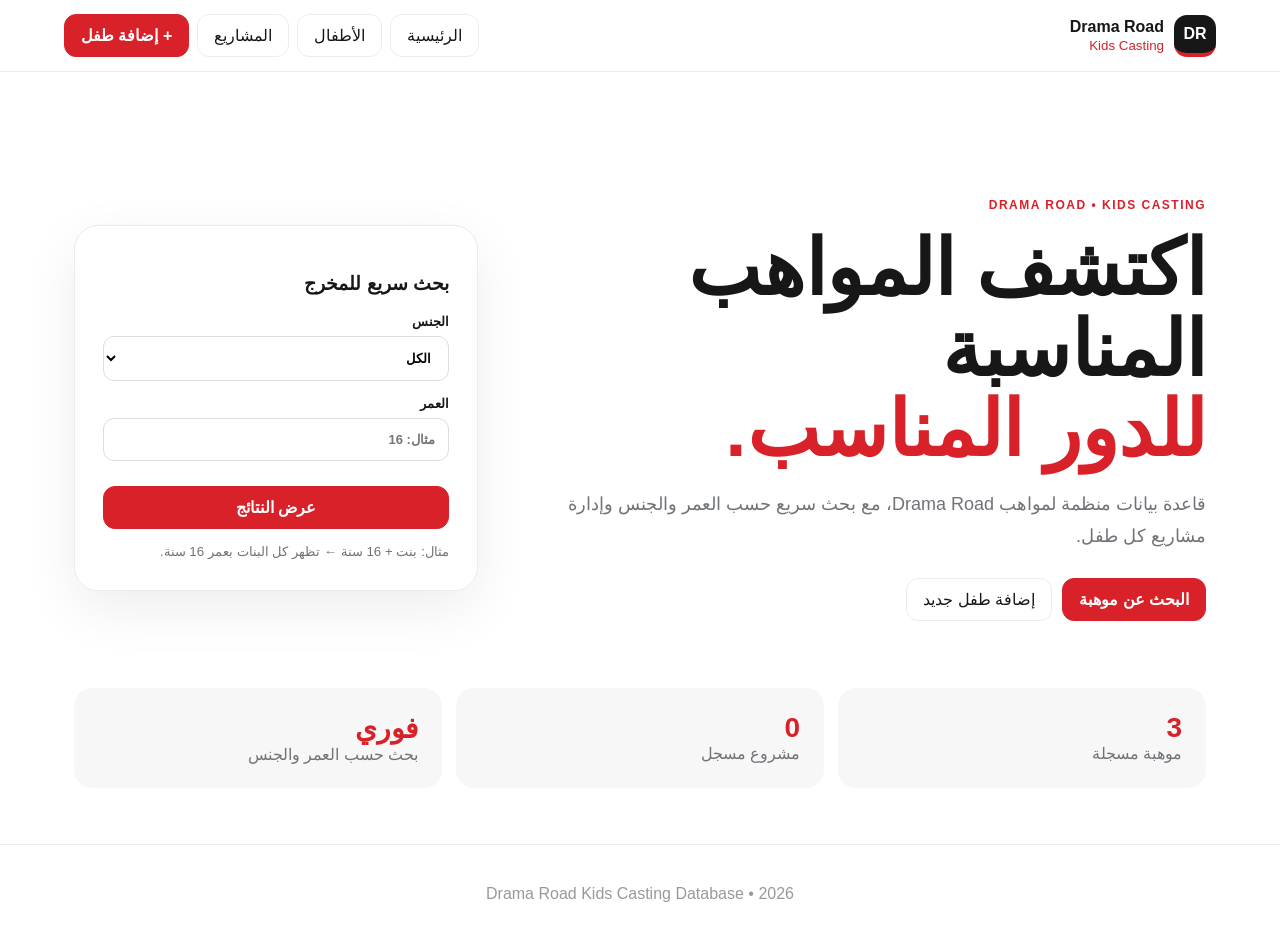
==== index.html @ 75057593 "Add files via upload" ====
<!doctype html><html lang='ar' dir='rtl'><head><meta charset='utf-8'><meta name='viewport' content='width=device-width,initial-scale=1'><title>Drama Road Kids</title><link rel='stylesheet' href='style.css'></head><body>
<header><div class='brand'><div class='mark'>DR</div><div><b>Drama Road</b><small>Kids Casting</small></div></div><nav><button data-view='home'>الرئيسية</button><button data-view='kids'>الأطفال</button><button data-view='projects'>المشاريع</button><button class='primary' data-view='add'>+ إضافة طفل</button></nav></header>
<main>
<section id='home' class='view active'><div class='hero'><div><span class='eyebrow'>DRAMA ROAD • KIDS CASTING</span><h1>اكتشف المواهب المناسبة<br><em>للدور المناسب.</em></h1><p>قاعدة بيانات منظمة لمواهب Drama Road، مع بحث سريع حسب العمر والجنس وإدارة مشاريع كل طفل.</p><div class='actions'><button class='primary' data-view='kids'>البحث عن موهبة</button><button data-view='add'>إضافة طفل جديد</button></div></div><div class='search-card'><h3>بحث سريع للمخرج</h3><label>الجنس<select id='quickGender'><option value=''>الكل</option><option value='أنثى'>بنت</option><option value='ذكر'>ولد</option></select></label><label>العمر<input id='quickAge' type='number' min='1' max='25' placeholder='مثال: 16'></label><button class='primary' id='quickSearch'>عرض النتائج</button><small>مثال: بنت + 16 سنة ← تظهر كل البنات بعمر 16 سنة.</small></div></div><div class='stats'><article><b id='kidCount'>0</b><span>موهبة مسجلة</span></article><article><b id='projectCount'>0</b><span>مشروع مسجل</span></article><article><b>فوري</b><span>بحث حسب العمر والجنس</span></article></div></section>
<section id='kids' class='view'><div class='section-head'><div><span class='eyebrow'>TALENT DATABASE</span><h2>الأطفال والمواهب</h2></div><button class='primary' data-view='add'>+ إضافة طفل</button></div><div class='filters'><input id='nameFilter' placeholder='بحث بالاسم...'><select id='genderFilter'><option value=''>كل الجنسين</option><option value='أنثى'>بنات</option><option value='ذكر'>أولاد</option></select><input id='ageFilter' type='number' min='1' max='25' placeholder='العمر'><button id='clearFilters'>مسح الفلاتر</button></div><div id='resultsInfo' class='results-info'></div><div id='kidsGrid' class='grid'></div></section>
<section id='projects' class='view'><div class='section-head'><div><span class='eyebrow'>PORTFOLIO</span><h2>المشاريع</h2></div><button class='primary' id='addProjectBtn'>+ إضافة مشروع</button></div><div id='projectsGrid' class='grid'></div></section>
<section id='add' class='view'><div class='form-wrap'><span class='eyebrow'>NEW TALENT</span><h2>إضافة طفل جديد</h2><p>أدخل المعلومات الأساسية ويمكن تعديلها لاحقاً.</p><form id='kidForm'><div class='two'><label>الاسم الكامل<input name='name' required placeholder='اسم الطفل'></label><label>العمر<input name='age' required type='number' min='1' max='25'></label></div><div class='two'><label>الجنس<select name='gender' required><option value=''>اختر</option><option>أنثى</option><option>ذكر</option></select></label><label>المدينة<input name='city' placeholder='دمشق'></label></div><label>المهارات<input name='skills' placeholder='تمثيل، غناء، رقص...'></label><label>نبذة<textarea name='bio' rows='4' placeholder='ملاحظات عن الموهبة والخبرة'></textarea></label><button class='primary' type='submit'>حفظ الطفل</button></form></div></section>
</main>
<div id='modal' class='modal'><div class='modal-card'><button class='close' id='closeModal'>×</button><h3>إضافة مشروع</h3><form id='projectForm'><label>اسم المشروع<input name='title' required></label><label>نوع المشروع<input name='type' placeholder='مسلسل / فيلم / إعلان'></label><label>اسم الطفل<select name='kid' id='projectKid' required></select></label><label>الدور<input name='role' placeholder='اسم الشخصية / الدور'></label><button class='primary' type='submit'>حفظ المشروع</button></form></div></div>
<footer>Drama Road Kids Casting Database • <span id='year'></span></footer><script src='app.js'></script></body></html>
---- style.css ----
:root{--red:#d82128;--dark:#171717;--muted:#6f7378;--line:#ececec;--soft:#f7f7f7}*{box-sizing:border-box}body{margin:0;font-family:-apple-system,BlinkMacSystemFont,"Segoe UI",Tahoma,Arial,sans-serif;background:#fff;color:var(--dark)}button,input,select,textarea{font:inherit}button{cursor:pointer}header{position:sticky;top:0;z-index:10;background:rgba(255,255,255,.95);border-bottom:1px solid var(--line);display:flex;align-items:center;justify-content:space-between;padding:14px max(5vw,20px);backdrop-filter:blur(12px)}.brand{display:flex;gap:10px;align-items:center}.brand b{display:block}.brand small{color:var(--red)}.mark{width:42px;height:42px;border-radius:13px;background:var(--dark);color:#fff;display:grid;place-items:center;border-bottom:4px solid var(--red);font-weight:800}nav{display:flex;gap:8px;align-items:center}button{border:1px solid var(--line);background:#fff;padding:11px 16px;border-radius:12px;color:var(--dark)}button:hover{border-color:#ccc}.primary{background:var(--red);color:#fff;border-color:var(--red);font-weight:700}.view{display:none;max-width:1180px;margin:auto;padding:56px 24px}.view.active{display:block}.hero{display:grid;grid-template-columns:1.25fr .75fr;gap:55px;align-items:center;min-height:560px}.eyebrow{color:var(--red);font-size:12px;font-weight:800;letter-spacing:1.5px}.hero h1{font-size:clamp(42px,6vw,78px);line-height:1.05;margin:15px 0}.hero h1 em{font-style:normal;color:var(--red)}.hero p,.form-wrap p{color:var(--muted);font-size:18px;line-height:1.8;max-width:700px}.actions{display:flex;gap:10px;margin-top:25px}.search-card,.form-wrap{border:1px solid var(--line);border-radius:24px;padding:28px;box-shadow:0 18px 55px rgba(0,0,0,.07);background:#fff}.search-card label,.form-wrap label,.modal-card label{display:block;font-size:13px;font-weight:700;margin:15px 0}.search-card input,.search-card select,.form-wrap input,.form-wrap select,.form-wrap textarea,.modal-card input,.modal-card select{width:100%;margin-top:7px;padding:13px;border:1px solid #ddd;border-radius:11px;background:#fff}.search-card .primary{width:100%;margin-top:10px}.search-card small{display:block;color:var(--muted);margin-top:12px;line-height:1.6}.stats{display:grid;grid-template-columns:repeat(3,1fr);gap:14px}.stats article{background:var(--soft);border-radius:18px;padding:24px}.stats b{font-size:28px;display:block;color:var(--red)}.stats span{color:var(--muted)}.section-head{display:flex;justify-content:space-between;align-items:end;margin-bottom:24px}.section-head h2,.form-wrap h2{font-size:38px;margin:7px 0}.filters{display:grid;grid-template-columns:2fr 1fr 1fr auto;gap:10px;background:var(--soft);padding:14px;border-radius:16px}.filters input,.filters select{border:1px solid #ddd;border-radius:10px;padding:12px;background:#fff}.results-info{color:var(--muted);margin:18px 2px}.grid{display:grid;grid-template-columns:repeat(3,1fr);gap:16px}.card{border:1px solid var(--line);border-radius:20px;overflow:hidden;background:#fff}.avatar{height:170px;background:linear-gradient(135deg,#f7f7f7,#ededed);display:grid;place-items:center;font-size:54px;font-weight:800;color:#bbb}.card-body{padding:18px}.card h3{margin:0 0 8px}.chips{display:flex;gap:6px;flex-wrap:wrap}.chip{font-size:12px;background:#f5f5f5;padding:6px 9px;border-radius:99px}.chip.red{background:#fff0f0;color:var(--red)}.card p{color:var(--muted);line-height:1.6}.empty{grid-column:1/-1;padding:50px;text-align:center;background:var(--soft);border-radius:18px;color:var(--muted)}.form-wrap{max-width:720px;margin:auto}.two{display:grid;grid-template-columns:1fr 1fr;gap:14px}.modal{position:fixed;inset:0;background:rgba(0,0,0,.5);display:none;place-items:center;z-index:20;padding:20px}.modal.show{display:grid}.modal-card{background:#fff;border-radius:20px;padding:25px;width:min(480px,100%);position:relative}.close{position:absolute;left:15px;top:15px;border:0;font-size:25px;padding:4px 10px}footer{text-align:center;color:#999;padding:40px 20px;border-top:1px solid var(--line)}@media(max-width:760px){header{align-items:flex-start;gap:12px}.brand small{display:none}nav{overflow:auto;max-width:75vw}nav button{white-space:nowrap;padding:9px 11px;font-size:13px}.hero{grid-template-columns:1fr;gap:25px;min-height:auto}.view{padding:35px 18px}.hero h1{font-size:44px}.stats,.grid{grid-template-columns:1fr}.filters{grid-template-columns:1fr 1fr}.filters input:first-child{grid-column:1/-1}.section-head{align-items:center}.section-head h2,.form-wrap h2{font-size:30px}.two{grid-template-columns:1fr}}
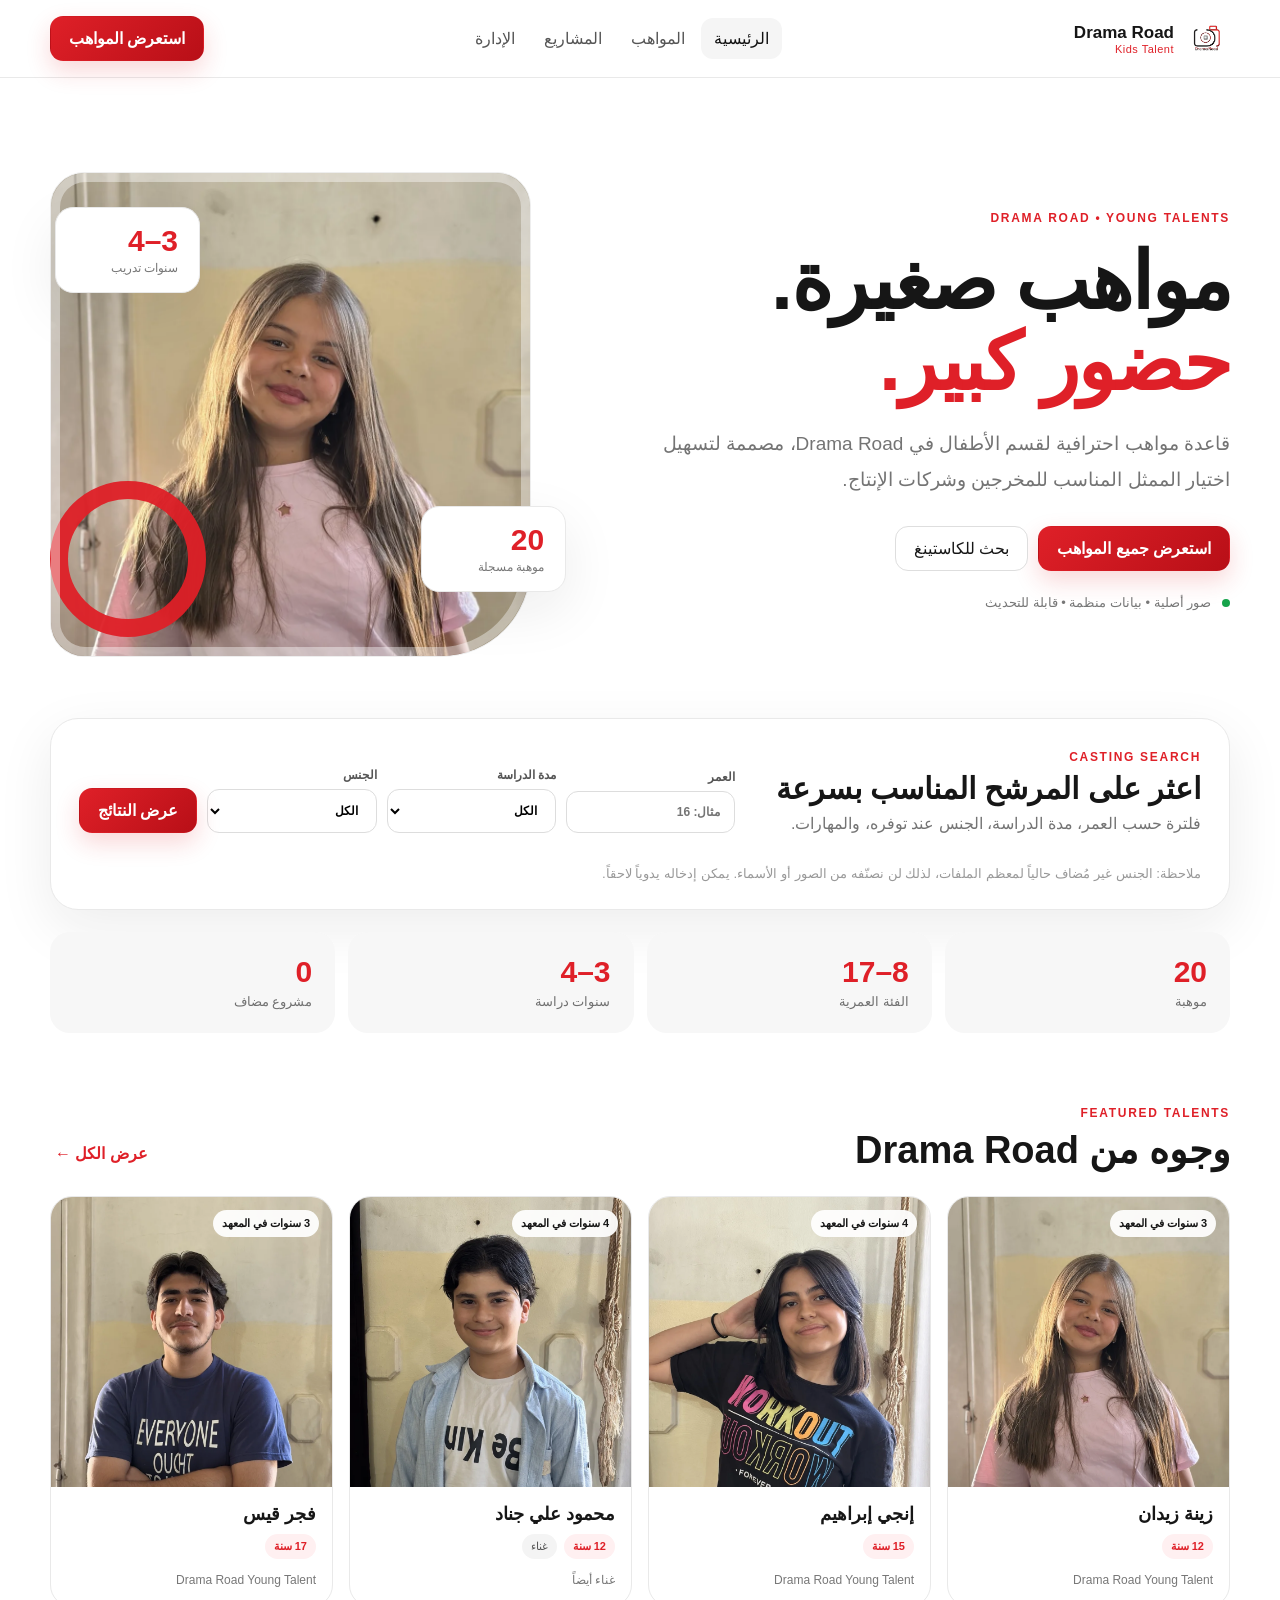
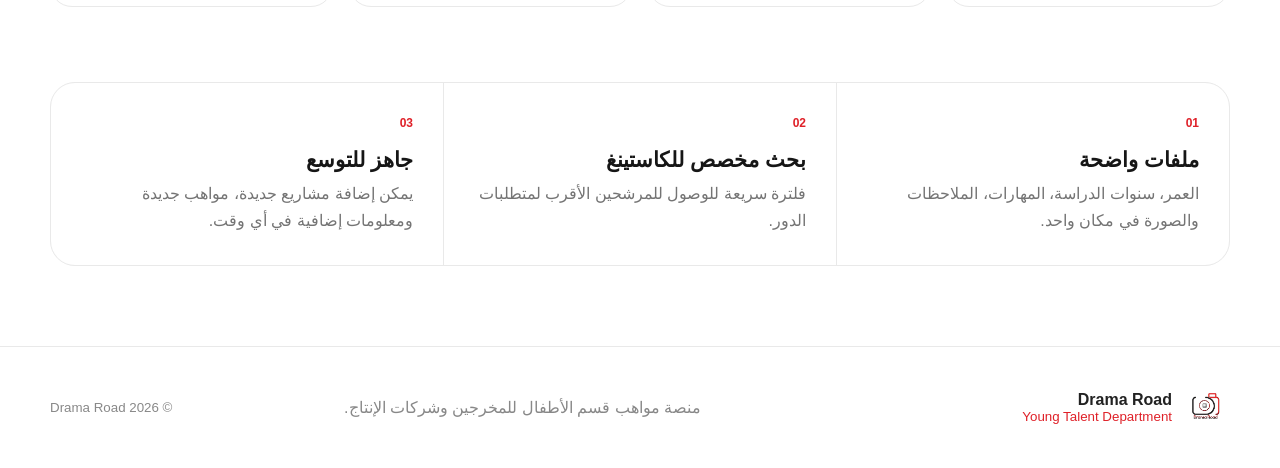
==== commit 2e9eb883: "Add files via upload" ====
--- a/index.html
+++ b/index.html
@@ -1,10 +1,130 @@
-<!doctype html><html lang='ar' dir='rtl'><head><meta charset='utf-8'><meta name='viewport' content='width=device-width,initial-scale=1'><title>Drama Road Kids</title><link rel='stylesheet' href='style.css'></head><body>
-<header><div class='brand'><div class='mark'>DR</div><div><b>Drama Road</b><small>Kids Casting</small></div></div><nav><button data-view='home'>الرئيسية</button><button data-view='kids'>الأطفال</button><button data-view='projects'>المشاريع</button><button class='primary' data-view='add'>+ إضافة طفل</button></nav></header>
+<!doctype html>
+<html lang="ar" dir="rtl">
+<head>
+  <meta charset="utf-8">
+  <meta name="viewport" content="width=device-width,initial-scale=1,viewport-fit=cover">
+  <meta name="theme-color" content="#ffffff">
+  <meta name="description" content="Drama Road Kids - قاعدة مواهب قسم الأطفال في معهد Drama Road">
+  <title>Drama Road Kids | المواهب</title>
+  <link rel="stylesheet" href="style.css">
+</head>
+<body>
+<header class="topbar">
+  <button class="brand" data-view="home" aria-label="Drama Road Home">
+    <img src="logo.webp" alt="Drama Road">
+    <span><b>Drama Road</b><small>Kids Talent</small></span>
+  </button>
+  <nav>
+    <button data-view="home" class="nav-btn active">الرئيسية</button>
+    <button data-view="talents" class="nav-btn">المواهب</button>
+    <button data-view="projects" class="nav-btn">المشاريع</button>
+    <button data-view="manage" class="nav-btn">الإدارة</button>
+  </nav>
+  <button class="primary desktop-cta" data-view="talents">استعرض المواهب</button>
+</header>
+
 <main>
-<section id='home' class='view active'><div class='hero'><div><span class='eyebrow'>DRAMA ROAD • KIDS CASTING</span><h1>اكتشف المواهب المناسبة<br><em>للدور المناسب.</em></h1><p>قاعدة بيانات منظمة لمواهب Drama Road، مع بحث سريع حسب العمر والجنس وإدارة مشاريع كل طفل.</p><div class='actions'><button class='primary' data-view='kids'>البحث عن موهبة</button><button data-view='add'>إضافة طفل جديد</button></div></div><div class='search-card'><h3>بحث سريع للمخرج</h3><label>الجنس<select id='quickGender'><option value=''>الكل</option><option value='أنثى'>بنت</option><option value='ذكر'>ولد</option></select></label><label>العمر<input id='quickAge' type='number' min='1' max='25' placeholder='مثال: 16'></label><button class='primary' id='quickSearch'>عرض النتائج</button><small>مثال: بنت + 16 سنة ← تظهر كل البنات بعمر 16 سنة.</small></div></div><div class='stats'><article><b id='kidCount'>0</b><span>موهبة مسجلة</span></article><article><b id='projectCount'>0</b><span>مشروع مسجل</span></article><article><b>فوري</b><span>بحث حسب العمر والجنس</span></article></div></section>
-<section id='kids' class='view'><div class='section-head'><div><span class='eyebrow'>TALENT DATABASE</span><h2>الأطفال والمواهب</h2></div><button class='primary' data-view='add'>+ إضافة طفل</button></div><div class='filters'><input id='nameFilter' placeholder='بحث بالاسم...'><select id='genderFilter'><option value=''>كل الجنسين</option><option value='أنثى'>بنات</option><option value='ذكر'>أولاد</option></select><input id='ageFilter' type='number' min='1' max='25' placeholder='العمر'><button id='clearFilters'>مسح الفلاتر</button></div><div id='resultsInfo' class='results-info'></div><div id='kidsGrid' class='grid'></div></section>
-<section id='projects' class='view'><div class='section-head'><div><span class='eyebrow'>PORTFOLIO</span><h2>المشاريع</h2></div><button class='primary' id='addProjectBtn'>+ إضافة مشروع</button></div><div id='projectsGrid' class='grid'></div></section>
-<section id='add' class='view'><div class='form-wrap'><span class='eyebrow'>NEW TALENT</span><h2>إضافة طفل جديد</h2><p>أدخل المعلومات الأساسية ويمكن تعديلها لاحقاً.</p><form id='kidForm'><div class='two'><label>الاسم الكامل<input name='name' required placeholder='اسم الطفل'></label><label>العمر<input name='age' required type='number' min='1' max='25'></label></div><div class='two'><label>الجنس<select name='gender' required><option value=''>اختر</option><option>أنثى</option><option>ذكر</option></select></label><label>المدينة<input name='city' placeholder='دمشق'></label></div><label>المهارات<input name='skills' placeholder='تمثيل، غناء، رقص...'></label><label>نبذة<textarea name='bio' rows='4' placeholder='ملاحظات عن الموهبة والخبرة'></textarea></label><button class='primary' type='submit'>حفظ الطفل</button></form></div></section>
+  <section id="home" class="view active">
+    <div class="hero shell">
+      <div class="hero-copy">
+        <span class="eyebrow">DRAMA ROAD • YOUNG TALENTS</span>
+        <h1>مواهب صغيرة.<br><em>حضور كبير.</em></h1>
+        <p>قاعدة مواهب احترافية لقسم الأطفال في Drama Road، مصممة لتسهيل اختيار الممثل المناسب للمخرجين وشركات الإنتاج.</p>
+        <div class="hero-actions">
+          <button class="primary" data-view="talents">استعرض جميع المواهب</button>
+          <button class="ghost" data-scroll="casting">بحث للكاستينغ</button>
+        </div>
+        <div class="trust"><i></i> صور أصلية • بيانات منظمة • قابلة للتحديث</div>
+      </div>
+      <div class="hero-visual">
+        <div class="portrait-frame"><img src="zina-zidan.webp" alt="زينة زيدان"></div>
+        <div class="float-card"><strong>20</strong><span>موهبة مسجلة</span></div>
+        <div class="float-card second"><strong>3–4</strong><span>سنوات تدريب</span></div>
+      </div>
+    </div>
+
+    <div id="casting" class="casting shell">
+      <div class="casting-intro">
+        <span class="eyebrow">CASTING SEARCH</span>
+        <h2>اعثر على المرشح المناسب بسرعة</h2>
+        <p>فلترة حسب العمر، مدة الدراسة، الجنس عند توفره، والمهارات.</p>
+      </div>
+      <div class="casting-controls">
+        <label>العمر<input id="quickAge" type="number" min="1" max="25" placeholder="مثال: 16"></label>
+        <label>مدة الدراسة<select id="quickYears"><option value="">الكل</option><option value="3">3 سنوات</option><option value="4">4 سنوات</option></select></label>
+        <label>الجنس<select id="quickGender"><option value="">الكل</option><option value="أنثى">بنت</option><option value="ذكر">ولد</option></select></label>
+        <button class="primary" id="quickSearch">عرض النتائج</button>
+      </div>
+      <small class="privacy-note">ملاحظة: الجنس غير مُضاف حالياً لمعظم الملفات، لذلك لن نصنّفه من الصور أو الأسماء. يمكن إدخاله يدوياً لاحقاً.</small>
+    </div>
+
+    <div class="stats shell">
+      <article><b id="talentCount">20</b><span>موهبة</span></article>
+      <article><b>8–17</b><span>الفئة العمرية</span></article>
+      <article><b>3–4</b><span>سنوات دراسة</span></article>
+      <article><b id="projectCount">0</b><span>مشروع مضاف</span></article>
+    </div>
+
+    <section class="home-talents shell">
+      <div class="section-heading"><div><span class="eyebrow">FEATURED TALENTS</span><h2>وجوه من Drama Road</h2></div><button class="text-btn" data-view="talents">عرض الكل ←</button></div>
+      <div id="featuredGrid" class="talent-grid"></div>
+    </section>
+
+    <section class="why shell">
+      <article><span>01</span><h3>ملفات واضحة</h3><p>العمر، سنوات الدراسة، المهارات، الملاحظات والصورة في مكان واحد.</p></article>
+      <article><span>02</span><h3>بحث مخصص للكاستينغ</h3><p>فلترة سريعة للوصول للمرشحين الأقرب لمتطلبات الدور.</p></article>
+      <article><span>03</span><h3>جاهز للتوسع</h3><p>يمكن إضافة مشاريع جديدة، مواهب جديدة ومعلومات إضافية في أي وقت.</p></article>
+    </section>
+  </section>
+
+  <section id="talents" class="view shell page-section">
+    <div class="section-heading page-head"><div><span class="eyebrow">TALENT DATABASE</span><h1>جميع المواهب</h1><p>20 موهبة من قسم الأطفال في Drama Road.</p></div><button class="primary" data-view="manage">+ إضافة موهبة</button></div>
+    <div class="filter-bar">
+      <input id="nameFilter" placeholder="بحث بالاسم...">
+      <input id="ageFilter" type="number" min="1" max="25" placeholder="العمر">
+      <select id="yearsFilter"><option value="">مدة الدراسة</option><option value="3">3 سنوات</option><option value="4">4 سنوات</option></select>
+      <select id="genderFilter"><option value="">الجنس</option><option value="أنثى">بنت</option><option value="ذكر">ولد</option></select>
+      <input id="skillFilter" placeholder="المهارة...">
+      <button id="clearFilters">مسح</button>
+    </div>
+    <div class="results-row"><span id="resultsInfo"></span><button id="sortBtn" class="text-btn">ترتيب حسب العمر ↑</button></div>
+    <div id="talentGrid" class="talent-grid"></div>
+  </section>
+
+  <section id="projects" class="view shell page-section">
+    <div class="section-heading page-head"><div><span class="eyebrow">PORTFOLIO</span><h1>الأعمال والمشاريع</h1><p>سجل أعمال المواهب والأدوار التي شاركوا بها.</p></div><button class="primary" id="openProjectForm">+ إضافة مشروع</button></div>
+    <div id="projectsGrid" class="project-grid"></div>
+  </section>
+
+  <section id="manage" class="view shell page-section">
+    <div class="section-heading page-head"><div><span class="eyebrow">MANAGEMENT</span><h1>إدارة المحتوى</h1><p>إضافة مواهب ومشاريع جديدة من نفس الجهاز.</p></div></div>
+    <div class="notice"><b>مهم:</b> النسخة الحالية تحفظ الإضافات الجديدة داخل متصفح الجهاز فقط. المعلومات الأساسية الـ20 الموجودة في الموقع ثابتة وتظهر للجميع. لنجعل الإضافات الجديدة تظهر لكل الزوار نحتاج ربط قاعدة بيانات سحابية لاحقاً.</div>
+    <div class="manage-grid">
+      <form id="talentForm" class="form-card">
+        <h2>إضافة موهبة</h2>
+        <div class="two"><label>الاسم الكامل<input name="name" required></label><label>العمر<input name="age" type="number" min="1" max="25" required></label></div>
+        <div class="two"><label>مدة الدراسة<select name="trainingYears" required><option value="">اختر</option><option value="3">3 سنوات</option><option value="4">4 سنوات</option></select></label><label>الجنس<select name="gender"><option value="">غير محدد</option><option value="أنثى">بنت</option><option value="ذكر">ولد</option></select></label></div>
+        <label>اسم ملف الصورة<input name="image" placeholder="new-talent.webp"></label>
+        <label>الطول بالسنتيمتر<input name="heightCm" type="number" min="50" max="220"></label>
+        <label>المهارات<input name="skills" placeholder="غناء، رقص، رياضة..."></label>
+        <label>ملاحظات<textarea name="notes" rows="4"></textarea></label>
+        <button class="primary" type="submit">حفظ الموهبة على هذا الجهاز</button>
+      </form>
+      <form id="projectForm" class="form-card">
+        <h2>إضافة مشروع</h2>
+        <label>اسم المشروع<input name="title" required></label>
+        <div class="two"><label>النوع<input name="type" placeholder="مسلسل / فيلم / إعلان"></label><label>السنة<input name="year" type="number" min="2000" max="2100"></label></div>
+        <label>الموهبة<select name="talentId" id="projectTalent" required></select></label>
+        <label>الدور<input name="role" placeholder="اسم الشخصية / الدور"></label>
+        <button class="primary" type="submit">حفظ المشروع</button>
+      </form>
+    </div>
+  </section>
 </main>
-<div id='modal' class='modal'><div class='modal-card'><button class='close' id='closeModal'>×</button><h3>إضافة مشروع</h3><form id='projectForm'><label>اسم المشروع<input name='title' required></label><label>نوع المشروع<input name='type' placeholder='مسلسل / فيلم / إعلان'></label><label>اسم الطفل<select name='kid' id='projectKid' required></select></label><label>الدور<input name='role' placeholder='اسم الشخصية / الدور'></label><button class='primary' type='submit'>حفظ المشروع</button></form></div></div>
-<footer>Drama Road Kids Casting Database • <span id='year'></span></footer><script src='app.js'></script></body></html>
+
+<div id="profileModal" class="modal" aria-hidden="true"><div class="profile-card"><button class="close" id="closeProfile">×</button><div id="profileContent"></div></div></div>
+
+<footer><div class="footer-inner shell"><div class="footer-brand"><img src="logo.webp" alt="Drama Road"><span><b>Drama Road</b><small>Young Talent Department</small></span></div><p>منصة مواهب قسم الأطفال للمخرجين وشركات الإنتاج.</p><small>© <span id="year"></span> Drama Road</small></div></footer>
+<script src="app.js"></script>
+</body>
+</html>
--- a/style.css
+++ b/style.css
@@ -1 +1,3 @@
-:root{--red:#d82128;--dark:#171717;--muted:#6f7378;--line:#ececec;--soft:#f7f7f7}*{box-sizing:border-box}body{margin:0;font-family:-apple-system,BlinkMacSystemFont,"Segoe UI",Tahoma,Arial,sans-serif;background:#fff;color:var(--dark)}button,input,select,textarea{font:inherit}button{cursor:pointer}header{position:sticky;top:0;z-index:10;background:rgba(255,255,255,.95);border-bottom:1px solid var(--line);display:flex;align-items:center;justify-content:space-between;padding:14px max(5vw,20px);backdrop-filter:blur(12px)}.brand{display:flex;gap:10px;align-items:center}.brand b{display:block}.brand small{color:var(--red)}.mark{width:42px;height:42px;border-radius:13px;background:var(--dark);color:#fff;display:grid;place-items:center;border-bottom:4px solid var(--red);font-weight:800}nav{display:flex;gap:8px;align-items:center}button{border:1px solid var(--line);background:#fff;padding:11px 16px;border-radius:12px;color:var(--dark)}button:hover{border-color:#ccc}.primary{background:var(--red);color:#fff;border-color:var(--red);font-weight:700}.view{display:none;max-width:1180px;margin:auto;padding:56px 24px}.view.active{display:block}.hero{display:grid;grid-template-columns:1.25fr .75fr;gap:55px;align-items:center;min-height:560px}.eyebrow{color:var(--red);font-size:12px;font-weight:800;letter-spacing:1.5px}.hero h1{font-size:clamp(42px,6vw,78px);line-height:1.05;margin:15px 0}.hero h1 em{font-style:normal;color:var(--red)}.hero p,.form-wrap p{color:var(--muted);font-size:18px;line-height:1.8;max-width:700px}.actions{display:flex;gap:10px;margin-top:25px}.search-card,.form-wrap{border:1px solid var(--line);border-radius:24px;padding:28px;box-shadow:0 18px 55px rgba(0,0,0,.07);background:#fff}.search-card label,.form-wrap label,.modal-card label{display:block;font-size:13px;font-weight:700;margin:15px 0}.search-card input,.search-card select,.form-wrap input,.form-wrap select,.form-wrap textarea,.modal-card input,.modal-card select{width:100%;margin-top:7px;padding:13px;border:1px solid #ddd;border-radius:11px;background:#fff}.search-card .primary{width:100%;margin-top:10px}.search-card small{display:block;color:var(--muted);margin-top:12px;line-height:1.6}.stats{display:grid;grid-template-columns:repeat(3,1fr);gap:14px}.stats article{background:var(--soft);border-radius:18px;padding:24px}.stats b{font-size:28px;display:block;color:var(--red)}.stats span{color:var(--muted)}.section-head{display:flex;justify-content:space-between;align-items:end;margin-bottom:24px}.section-head h2,.form-wrap h2{font-size:38px;margin:7px 0}.filters{display:grid;grid-template-columns:2fr 1fr 1fr auto;gap:10px;background:var(--soft);padding:14px;border-radius:16px}.filters input,.filters select{border:1px solid #ddd;border-radius:10px;padding:12px;background:#fff}.results-info{color:var(--muted);margin:18px 2px}.grid{display:grid;grid-template-columns:repeat(3,1fr);gap:16px}.card{border:1px solid var(--line);border-radius:20px;overflow:hidden;background:#fff}.avatar{height:170px;background:linear-gradient(135deg,#f7f7f7,#ededed);display:grid;place-items:center;font-size:54px;font-weight:800;color:#bbb}.card-body{padding:18px}.card h3{margin:0 0 8px}.chips{display:flex;gap:6px;flex-wrap:wrap}.chip{font-size:12px;background:#f5f5f5;padding:6px 9px;border-radius:99px}.chip.red{background:#fff0f0;color:var(--red)}.card p{color:var(--muted);line-height:1.6}.empty{grid-column:1/-1;padding:50px;text-align:center;background:var(--soft);border-radius:18px;color:var(--muted)}.form-wrap{max-width:720px;margin:auto}.two{display:grid;grid-template-columns:1fr 1fr;gap:14px}.modal{position:fixed;inset:0;background:rgba(0,0,0,.5);display:none;place-items:center;z-index:20;padding:20px}.modal.show{display:grid}.modal-card{background:#fff;border-radius:20px;padding:25px;width:min(480px,100%);position:relative}.close{position:absolute;left:15px;top:15px;border:0;font-size:25px;padding:4px 10px}footer{text-align:center;color:#999;padding:40px 20px;border-top:1px solid var(--line)}@media(max-width:760px){header{align-items:flex-start;gap:12px}.brand small{display:none}nav{overflow:auto;max-width:75vw}nav button{white-space:nowrap;padding:9px 11px;font-size:13px}.hero{grid-template-columns:1fr;gap:25px;min-height:auto}.view{padding:35px 18px}.hero h1{font-size:44px}.stats,.grid{grid-template-columns:1fr}.filters{grid-template-columns:1fr 1fr}.filters input:first-child{grid-column:1/-1}.section-head{align-items:center}.section-head h2,.form-wrap h2{font-size:30px}.two{grid-template-columns:1fr}}
+:root{--red:#df2028;--red2:#b80f17;--ink:#161616;--muted:#747474;--line:#e9e9e9;--soft:#f7f7f7;--white:#fff;--shadow:0 18px 55px rgba(20,20,20,.08)}*{box-sizing:border-box}html{scroll-behavior:smooth}body{margin:0;background:#fff;color:var(--ink);font-family:-apple-system,BlinkMacSystemFont,"Segoe UI",Tahoma,Arial,sans-serif}button,input,select,textarea{font:inherit}button{cursor:pointer;color:inherit}.shell{width:min(1180px,calc(100% - 40px));margin-inline:auto}.topbar{position:sticky;top:0;z-index:50;height:78px;padding:0 max(20px,calc((100vw - 1180px)/2));display:flex;align-items:center;gap:26px;background:rgba(255,255,255,.94);backdrop-filter:blur(16px);border-bottom:1px solid var(--line)}.brand{display:flex;align-items:center;gap:10px;border:0;background:none;padding:0;min-width:190px;text-align:right}.brand img{width:46px;height:46px;object-fit:contain}.brand span{display:flex;flex-direction:column}.brand b{font-size:17px}.brand small{font-size:11px;color:var(--red);letter-spacing:.5px}nav{display:flex;gap:3px;flex:1;justify-content:center}.nav-btn{border:0;background:none;padding:11px 13px;border-radius:12px;color:#555}.nav-btn.active,.nav-btn:hover{background:#f5f5f5;color:#111}.primary,.ghost,.secondary,.text-btn{border-radius:13px;padding:12px 18px;border:1px solid transparent}.primary{background:linear-gradient(135deg,var(--red),var(--red2));color:#fff;font-weight:800;box-shadow:0 10px 24px rgba(223,32,40,.18)}.primary:hover{transform:translateY(-1px)}.ghost,.secondary{background:#fff;border-color:#dedede}.text-btn{background:none;padding:8px 4px;color:var(--red);font-weight:700}.desktop-cta{white-space:nowrap}.view{display:none}.view.active{display:block}.hero{min-height:640px;display:grid;grid-template-columns:1.07fr .93fr;align-items:center;gap:70px;padding-block:70px 48px}.eyebrow{font-size:12px;color:var(--red);font-weight:900;letter-spacing:1.7px}.hero h1{font-size:clamp(48px,6.2vw,82px);line-height:1.02;margin:16px 0 22px;letter-spacing:-2px}.hero h1 em{font-style:normal;color:var(--red)}.hero-copy>p{max-width:650px;color:var(--muted);font-size:19px;line-height:1.9;margin:0}.hero-actions{display:flex;gap:10px;margin-top:28px}.trust{margin-top:24px;color:#777;font-size:13px}.trust i{display:inline-block;width:8px;height:8px;background:#16a34a;border-radius:50%;margin-left:7px}.hero-visual{position:relative;min-height:505px}.portrait-frame{position:absolute;inset:15px 35px 5px 0;border-radius:34px 34px 90px 34px;overflow:hidden;background:#f4f4f4;border:1px solid #eee}.portrait-frame:before{content:"";position:absolute;inset:0;box-shadow:inset 0 0 0 9px rgba(255,255,255,.4);z-index:1;border-radius:inherit}.portrait-frame img{width:100%;height:100%;object-fit:cover;object-position:center 25%}.hero-visual:after{content:"";position:absolute;width:120px;height:120px;border:18px solid var(--red);border-radius:50%;left:0;bottom:25px;opacity:.95}.float-card{position:absolute;right:0;bottom:70px;background:#fff;border:1px solid var(--line);box-shadow:var(--shadow);border-radius:18px;padding:16px 21px;z-index:2;min-width:145px}.float-card strong{display:block;font-size:30px;color:var(--red)}.float-card span{font-size:12px;color:#777}.float-card.second{right:auto;left:5px;top:50px;bottom:auto}.casting{border:1px solid var(--line);border-radius:28px;padding:28px;display:grid;grid-template-columns:.8fr 1.2fr;gap:28px;box-shadow:var(--shadow);background:#fff}.casting h2{margin:6px 0 8px;font-size:30px}.casting p{margin:0;color:var(--muted)}.casting-controls{display:grid;grid-template-columns:1fr 1fr 1fr auto;gap:10px;align-items:end}.casting-controls label,.form-card label{font-size:12px;font-weight:800;color:#555}.casting input,.casting select,.filter-bar input,.filter-bar select,.form-card input,.form-card select,.form-card textarea{width:100%;margin-top:7px;padding:13px 14px;border:1px solid #ddd;border-radius:12px;background:#fff;outline:none}.casting input:focus,.casting select:focus,.filter-bar input:focus,.filter-bar select:focus,.form-card input:focus,.form-card select:focus,.form-card textarea:focus{border-color:#bbb;box-shadow:0 0 0 3px #f5f5f5}.privacy-note{grid-column:1/-1;color:#999;margin-top:5px}.stats{display:grid;grid-template-columns:repeat(4,1fr);gap:13px;padding-block:22px 70px}.stats article{background:var(--soft);border-radius:20px;padding:23px}.stats b{display:block;font-size:30px;color:var(--red);margin-bottom:3px}.stats span{font-size:13px;color:#707070}.section-heading{display:flex;align-items:end;justify-content:space-between;gap:20px}.section-heading h2,.section-heading h1{margin:7px 0 0;font-size:38px}.section-heading p{color:var(--muted);margin:8px 0 0}.home-talents{padding-bottom:75px}.talent-grid{display:grid;grid-template-columns:repeat(4,1fr);gap:16px;margin-top:24px}.talent-card{border:1px solid var(--line);border-radius:22px;overflow:hidden;background:#fff;transition:.2s;cursor:pointer}.talent-card:hover{transform:translateY(-4px);box-shadow:var(--shadow)}.talent-photo{height:290px;background:#f3f3f3;overflow:hidden;position:relative}.talent-photo img{width:100%;height:100%;object-fit:cover;object-position:center 22%;transition:.3s}.talent-card:hover .talent-photo img{transform:scale(1.025)}.years-badge{position:absolute;top:13px;right:13px;background:rgba(255,255,255,.92);backdrop-filter:blur(8px);padding:7px 9px;border-radius:99px;font-size:11px;font-weight:800}.talent-body{padding:16px}.talent-body h3{font-size:18px;margin:0 0 9px}.meta{display:flex;gap:7px;flex-wrap:wrap}.chip{background:#f4f4f4;border-radius:99px;padding:6px 9px;font-size:11px;color:#555}.chip.red{background:#fff0f1;color:var(--red);font-weight:800}.talent-note{margin:12px 0 0;color:#777;font-size:12px;line-height:1.6;min-height:19px}.why{display:grid;grid-template-columns:repeat(3,1fr);gap:1px;background:var(--line);border:1px solid var(--line);border-radius:25px;overflow:hidden;margin-bottom:80px}.why article{background:#fff;padding:30px}.why article>span{color:var(--red);font-size:12px;font-weight:900}.why h3{font-size:21px;margin:17px 0 8px}.why p{color:var(--muted);line-height:1.7;margin:0}.page-section{padding-block:60px 90px;min-height:75vh}.page-head{margin-bottom:24px}.filter-bar{display:grid;grid-template-columns:1.5fr .7fr .9fr .8fr 1fr auto;gap:9px;background:var(--soft);padding:12px;border-radius:17px}.filter-bar input,.filter-bar select{margin:0}.filter-bar button{background:#fff;border:1px solid #ddd;border-radius:12px;padding:10px 15px}.results-row{display:flex;align-items:center;justify-content:space-between;margin:18px 2px;color:#777}.project-grid{display:grid;grid-template-columns:repeat(3,1fr);gap:15px;margin-top:25px}.project-card{border:1px solid var(--line);border-radius:20px;padding:22px}.project-card h3{margin:7px 0}.project-card p{color:var(--muted)}.empty{grid-column:1/-1;padding:65px 25px;background:var(--soft);border-radius:22px;text-align:center;color:#888}.notice{background:#fff8e7;border:1px solid #f3dfac;border-radius:16px;padding:18px;line-height:1.7;margin-bottom:22px;color:#6d5a29}.manage-grid{display:grid;grid-template-columns:1fr 1fr;gap:18px}.form-card{border:1px solid var(--line);border-radius:24px;padding:26px;background:#fff;box-shadow:var(--shadow)}.form-card h2{margin-top:0}.form-card label{display:block;margin:13px 0}.two{display:grid;grid-template-columns:1fr 1fr;gap:12px}.modal{position:fixed;inset:0;background:rgba(0,0,0,.58);display:none;place-items:center;padding:20px;z-index:100}.modal.show{display:grid}.profile-card{position:relative;width:min(900px,100%);max-height:92vh;overflow:auto;background:#fff;border-radius:30px;padding:0}.close{position:absolute;left:18px;top:18px;width:42px;height:42px;border-radius:50%;border:1px solid #ddd;background:rgba(255,255,255,.9);font-size:25px;z-index:3}.profile-wrap{display:grid;grid-template-columns:.8fr 1.2fr;min-height:520px}.profile-image{background:#f4f4f4;min-height:520px}.profile-image img{width:100%;height:100%;object-fit:cover;object-position:center 20%}.profile-info{padding:55px 45px}.profile-info h2{font-size:42px;margin:8px 0 14px}.profile-info .meta{margin-bottom:24px}.profile-details{display:grid;grid-template-columns:1fr 1fr;gap:10px;margin:25px 0}.detail{background:var(--soft);border-radius:14px;padding:15px}.detail small{display:block;color:#999;margin-bottom:4px}.detail b{font-size:15px}.profile-projects{margin-top:25px}.profile-projects h4{margin-bottom:10px}.mini-project{padding:12px 0;border-top:1px solid var(--line)}footer{border-top:1px solid var(--line);padding:35px 0;background:#fff}.footer-inner{display:grid;grid-template-columns:1fr 1fr auto;align-items:center;gap:20px;color:#888}.footer-brand{display:flex;align-items:center;gap:10px;color:#222}.footer-brand img{width:48px;height:48px;object-fit:contain}.footer-brand span{display:flex;flex-direction:column}.footer-brand small{color:var(--red)}
+@media(max-width:900px){.topbar{height:auto;min-height:70px;padding:10px 18px;gap:10px}.brand{min-width:auto}.brand span{display:none}.desktop-cta{display:none}nav{justify-content:flex-start;overflow:auto}.nav-btn{white-space:nowrap;font-size:13px;padding:9px}.hero{grid-template-columns:1fr;gap:25px;padding-top:45px}.hero-visual{min-height:440px}.hero h1{font-size:52px}.casting{grid-template-columns:1fr}.casting-controls{grid-template-columns:1fr 1fr}.casting-controls .primary{grid-column:1/-1}.stats{grid-template-columns:1fr 1fr}.talent-grid{grid-template-columns:repeat(2,1fr)}.why{grid-template-columns:1fr}.filter-bar{grid-template-columns:1fr 1fr}.filter-bar input:first-child{grid-column:1/-1}.manage-grid{grid-template-columns:1fr}.profile-wrap{grid-template-columns:1fr}.profile-image{min-height:400px;height:400px}.profile-info{padding:30px}.footer-inner{grid-template-columns:1fr;text-align:center}.footer-brand{justify-content:center}.project-grid{grid-template-columns:1fr 1fr}}
+@media(max-width:560px){.shell{width:min(100% - 28px,1180px)}.topbar{overflow:hidden}.brand img{width:40px;height:40px}.hero{padding-top:34px}.hero h1{font-size:43px;letter-spacing:-1px}.hero-copy>p{font-size:16px}.hero-actions{flex-direction:column}.hero-visual{min-height:395px}.portrait-frame{inset:10px 12px 0 0}.float-card{right:2px;bottom:35px}.float-card.second{left:0;top:22px}.hero-visual:after{width:90px;height:90px;border-width:13px}.casting{padding:20px}.casting-controls{grid-template-columns:1fr}.stats{padding-bottom:52px}.talent-grid{grid-template-columns:1fr 1fr;gap:10px}.talent-photo{height:230px}.talent-body{padding:12px}.talent-body h3{font-size:16px}.chip{font-size:10px}.section-heading h2,.section-heading h1{font-size:31px}.why{margin-bottom:55px}.page-section{padding-top:40px}.filter-bar{grid-template-columns:1fr 1fr}.project-grid{grid-template-columns:1fr}.two{grid-template-columns:1fr}.profile-info h2{font-size:32px}.profile-details{grid-template-columns:1fr 1fr}.profile-image{height:360px;min-height:360px}}
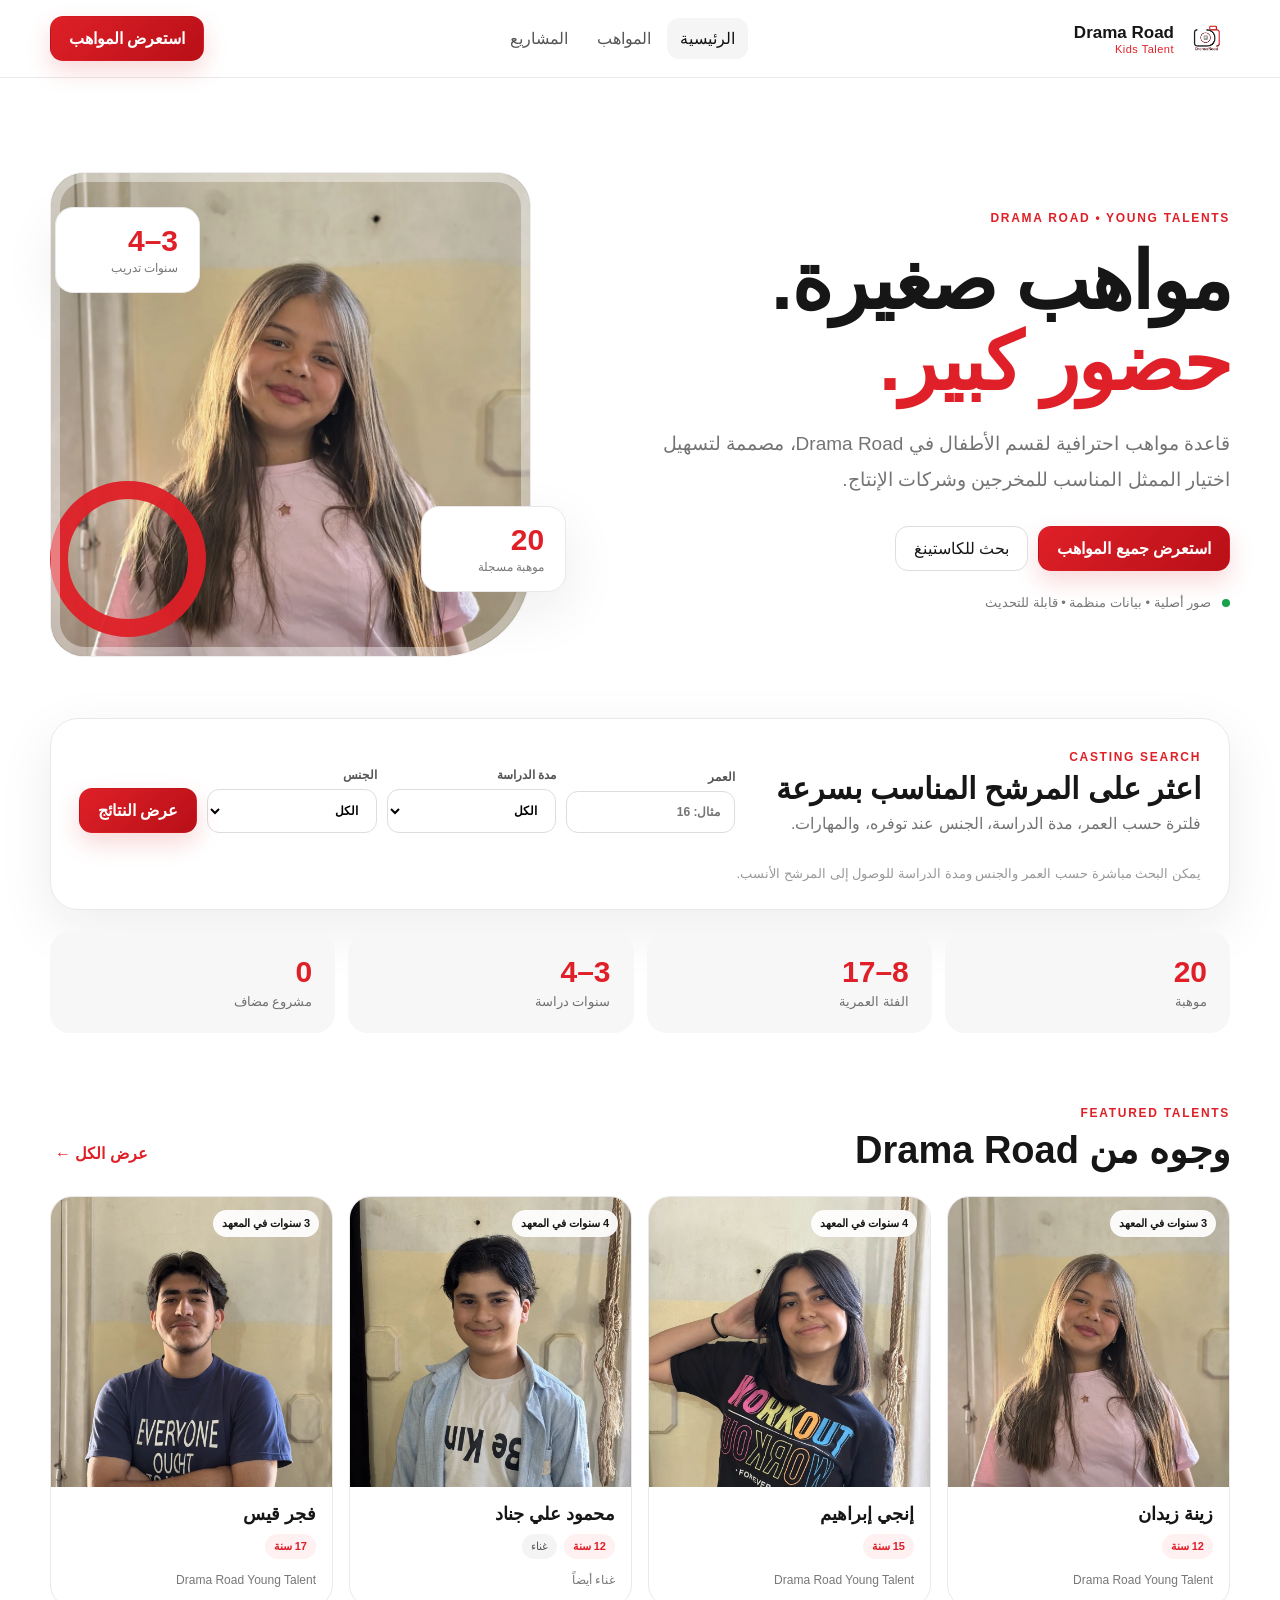
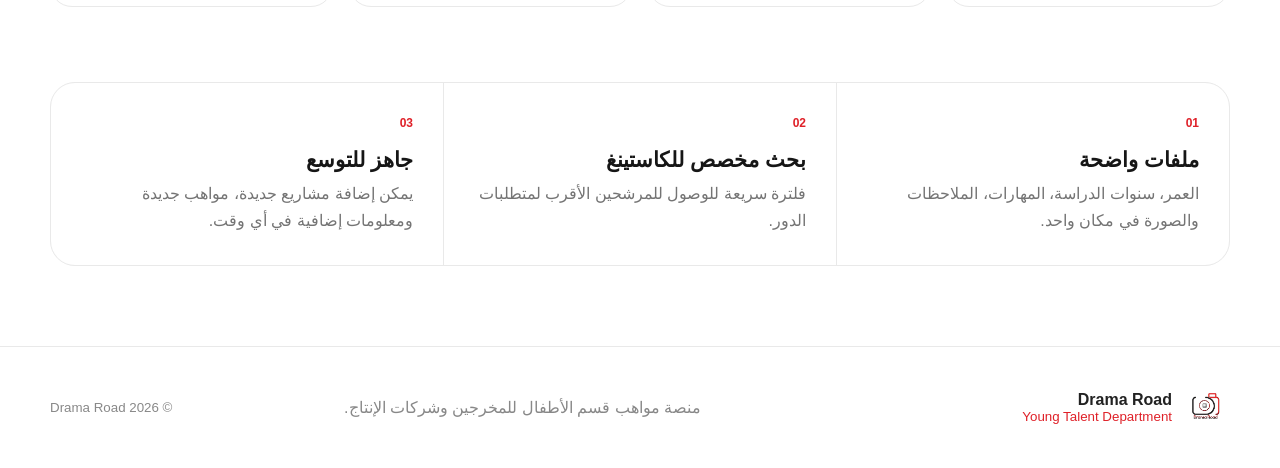
==== commit b0056410: "Add files via upload" ====
--- a/index.html
+++ b/index.html
@@ -18,7 +18,7 @@
     <button data-view="home" class="nav-btn active">الرئيسية</button>
     <button data-view="talents" class="nav-btn">المواهب</button>
     <button data-view="projects" class="nav-btn">المشاريع</button>
-    <button data-view="manage" class="nav-btn">الإدارة</button>
+    
   </nav>
   <button class="primary desktop-cta" data-view="talents">استعرض المواهب</button>
 </header>
@@ -55,7 +55,7 @@
         <label>الجنس<select id="quickGender"><option value="">الكل</option><option value="أنثى">بنت</option><option value="ذكر">ولد</option></select></label>
         <button class="primary" id="quickSearch">عرض النتائج</button>
       </div>
-      <small class="privacy-note">ملاحظة: الجنس غير مُضاف حالياً لمعظم الملفات، لذلك لن نصنّفه من الصور أو الأسماء. يمكن إدخاله يدوياً لاحقاً.</small>
+      <small class="privacy-note">يمكن البحث مباشرة حسب العمر والجنس ومدة الدراسة للوصول إلى المرشح الأنسب.</small>
     </div>
 
     <div class="stats shell">
@@ -78,7 +78,7 @@
   </section>
 
   <section id="talents" class="view shell page-section">
-    <div class="section-heading page-head"><div><span class="eyebrow">TALENT DATABASE</span><h1>جميع المواهب</h1><p>20 موهبة من قسم الأطفال في Drama Road.</p></div><button class="primary" data-view="manage">+ إضافة موهبة</button></div>
+    <div class="section-heading page-head"><div><span class="eyebrow">TALENT DATABASE</span><h1>جميع المواهب</h1><p>20 موهبة من قسم الأطفال في Drama Road.</p></div></div>
     <div class="filter-bar">
       <input id="nameFilter" placeholder="بحث بالاسم...">
       <input id="ageFilter" type="number" min="1" max="25" placeholder="العمر">
@@ -92,34 +92,11 @@
   </section>
 
   <section id="projects" class="view shell page-section">
-    <div class="section-heading page-head"><div><span class="eyebrow">PORTFOLIO</span><h1>الأعمال والمشاريع</h1><p>سجل أعمال المواهب والأدوار التي شاركوا بها.</p></div><button class="primary" id="openProjectForm">+ إضافة مشروع</button></div>
+    <div class="section-heading page-head"><div><span class="eyebrow">PORTFOLIO</span><h1>الأعمال والمشاريع</h1><p>سجل أعمال المواهب والأدوار التي شاركوا بها.</p></div></div>
     <div id="projectsGrid" class="project-grid"></div>
   </section>
 
-  <section id="manage" class="view shell page-section">
-    <div class="section-heading page-head"><div><span class="eyebrow">MANAGEMENT</span><h1>إدارة المحتوى</h1><p>إضافة مواهب ومشاريع جديدة من نفس الجهاز.</p></div></div>
-    <div class="notice"><b>مهم:</b> النسخة الحالية تحفظ الإضافات الجديدة داخل متصفح الجهاز فقط. المعلومات الأساسية الـ20 الموجودة في الموقع ثابتة وتظهر للجميع. لنجعل الإضافات الجديدة تظهر لكل الزوار نحتاج ربط قاعدة بيانات سحابية لاحقاً.</div>
-    <div class="manage-grid">
-      <form id="talentForm" class="form-card">
-        <h2>إضافة موهبة</h2>
-        <div class="two"><label>الاسم الكامل<input name="name" required></label><label>العمر<input name="age" type="number" min="1" max="25" required></label></div>
-        <div class="two"><label>مدة الدراسة<select name="trainingYears" required><option value="">اختر</option><option value="3">3 سنوات</option><option value="4">4 سنوات</option></select></label><label>الجنس<select name="gender"><option value="">غير محدد</option><option value="أنثى">بنت</option><option value="ذكر">ولد</option></select></label></div>
-        <label>اسم ملف الصورة<input name="image" placeholder="new-talent.webp"></label>
-        <label>الطول بالسنتيمتر<input name="heightCm" type="number" min="50" max="220"></label>
-        <label>المهارات<input name="skills" placeholder="غناء، رقص، رياضة..."></label>
-        <label>ملاحظات<textarea name="notes" rows="4"></textarea></label>
-        <button class="primary" type="submit">حفظ الموهبة على هذا الجهاز</button>
-      </form>
-      <form id="projectForm" class="form-card">
-        <h2>إضافة مشروع</h2>
-        <label>اسم المشروع<input name="title" required></label>
-        <div class="two"><label>النوع<input name="type" placeholder="مسلسل / فيلم / إعلان"></label><label>السنة<input name="year" type="number" min="2000" max="2100"></label></div>
-        <label>الموهبة<select name="talentId" id="projectTalent" required></select></label>
-        <label>الدور<input name="role" placeholder="اسم الشخصية / الدور"></label>
-        <button class="primary" type="submit">حفظ المشروع</button>
-      </form>
-    </div>
-  </section>
+
 </main>
 
 <div id="profileModal" class="modal" aria-hidden="true"><div class="profile-card"><button class="close" id="closeProfile">×</button><div id="profileContent"></div></div></div>
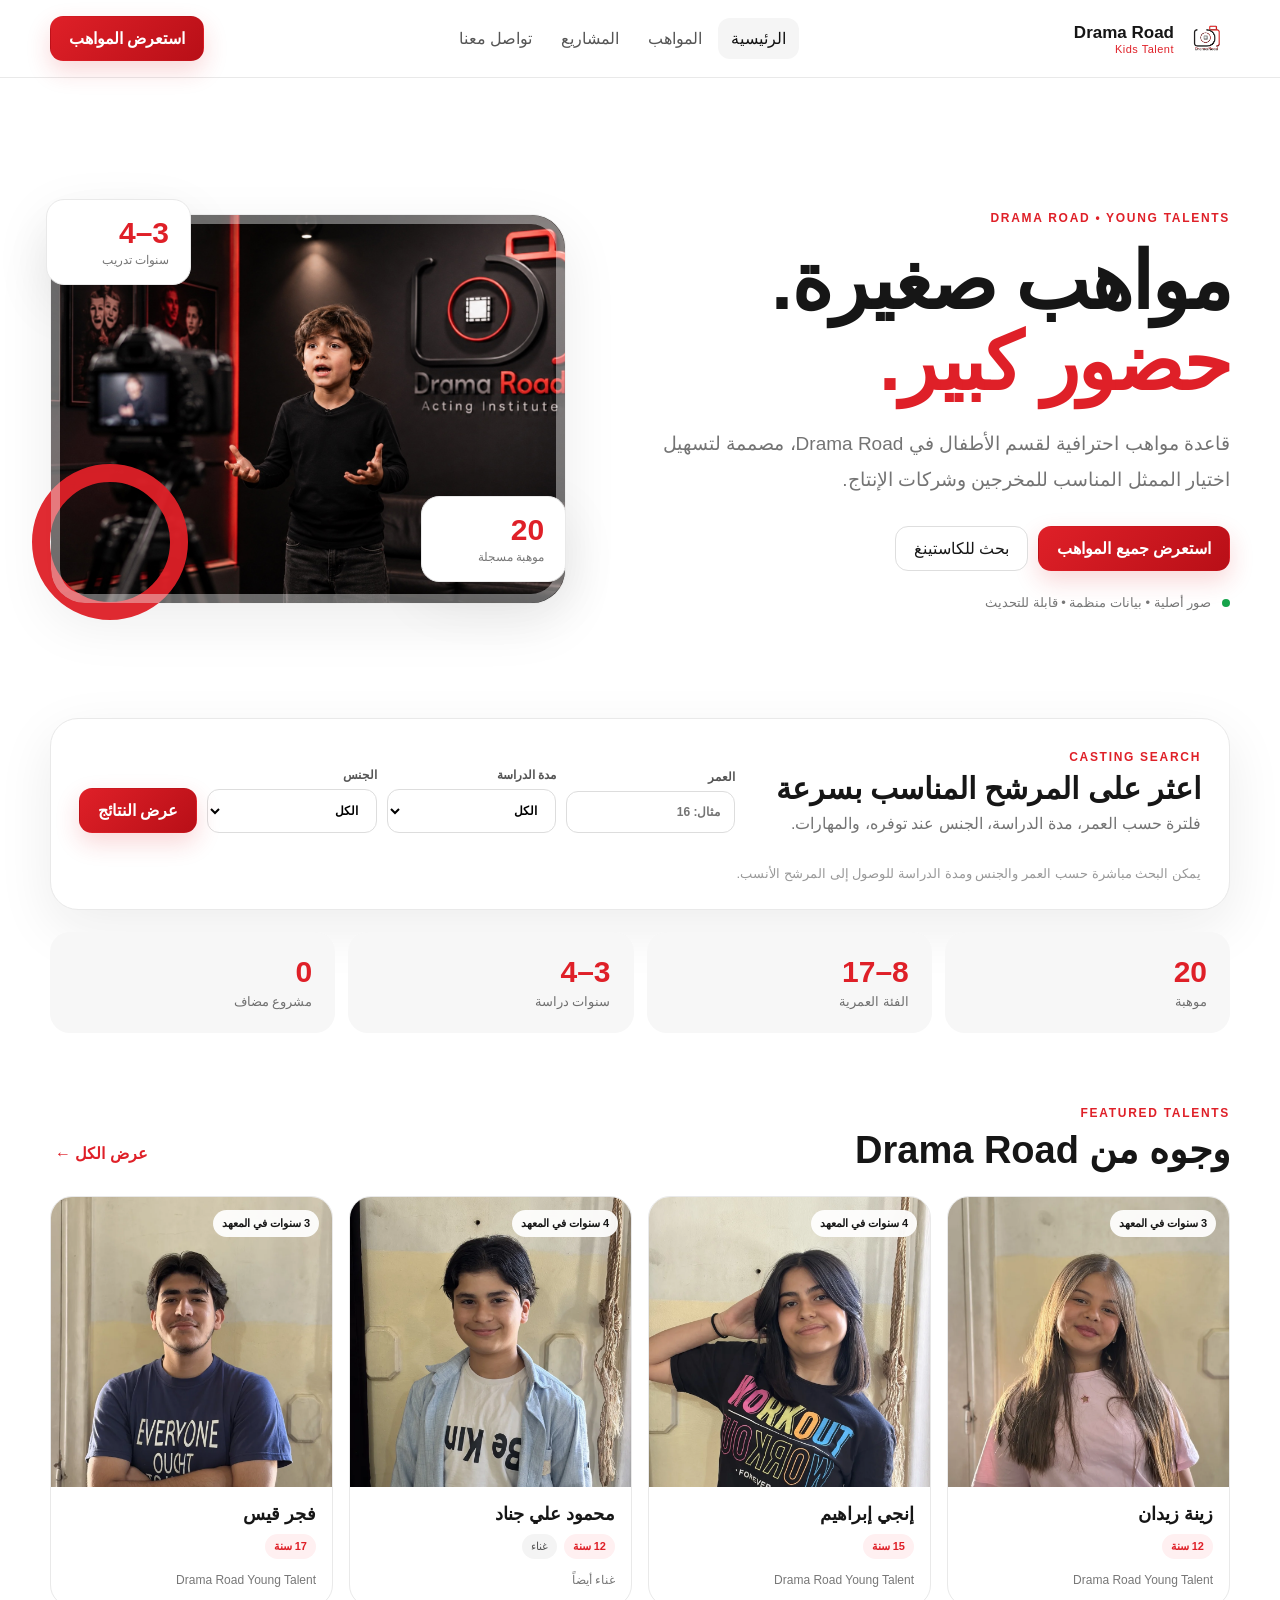
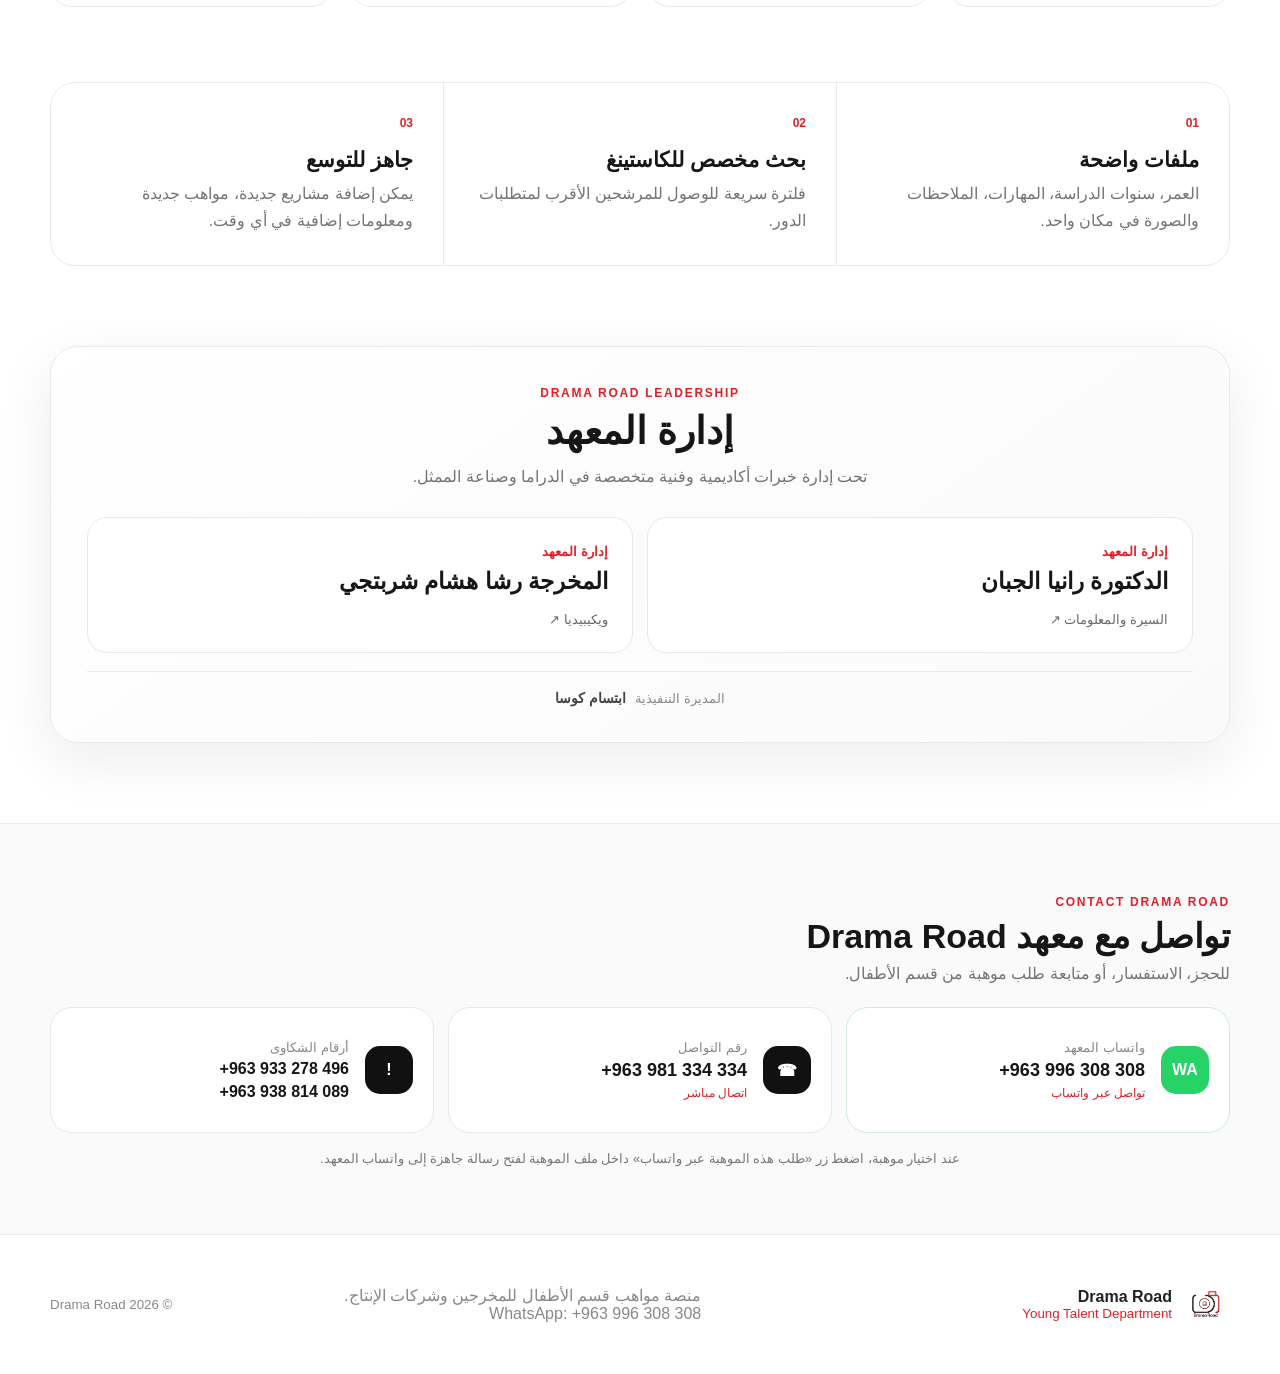
==== commit 080c8cee: "Add files via upload" ====
--- a/index.html
+++ b/index.html
@@ -18,7 +18,7 @@
     <button data-view="home" class="nav-btn active">الرئيسية</button>
     <button data-view="talents" class="nav-btn">المواهب</button>
     <button data-view="projects" class="nav-btn">المشاريع</button>
-    
+    <button data-scroll="contact" class="nav-btn">تواصل معنا</button>
   </nav>
   <button class="primary desktop-cta" data-view="talents">استعرض المواهب</button>
 </header>
@@ -37,7 +37,7 @@
         <div class="trust"><i></i> صور أصلية • بيانات منظمة • قابلة للتحديث</div>
       </div>
       <div class="hero-visual">
-        <div class="portrait-frame"><img src="zina-zidan.webp" alt="زينة زيدان"></div>
+        <div class="portrait-frame"><img src="hero-drama-road.jpeg" alt="طفل أثناء تدريب تمثيل في معهد Drama Road"></div>
         <div class="float-card"><strong>20</strong><span>موهبة مسجلة</span></div>
         <div class="float-card second"><strong>3–4</strong><span>سنوات تدريب</span></div>
       </div>
@@ -75,6 +75,27 @@
       <article><span>02</span><h3>بحث مخصص للكاستينغ</h3><p>فلترة سريعة للوصول للمرشحين الأقرب لمتطلبات الدور.</p></article>
       <article><span>03</span><h3>جاهز للتوسع</h3><p>يمكن إضافة مشاريع جديدة، مواهب جديدة ومعلومات إضافية في أي وقت.</p></article>
     </section>
+
+    <section class="leadership shell" aria-labelledby="leadership-title">
+      <div class="leadership-head">
+        <span class="eyebrow">DRAMA ROAD LEADERSHIP</span>
+        <h2 id="leadership-title">إدارة المعهد</h2>
+        <p>تحت إدارة خبرات أكاديمية وفنية متخصصة في الدراما وصناعة الممثل.</p>
+      </div>
+      <div class="leadership-grid">
+        <a class="leader-card" href="https://elcinema.com/person/2092533/" target="_blank" rel="noopener">
+          <small>إدارة المعهد</small>
+          <h3>الدكتورة رانيا الجبان</h3>
+          <span>السيرة والمعلومات ↗</span>
+        </a>
+        <a class="leader-card" href="https://ar.wikipedia.org/wiki/%D8%B1%D8%B4%D8%A7_%D8%B4%D8%B1%D8%A8%D8%AA%D8%AC%D9%8A" target="_blank" rel="noopener">
+          <small>إدارة المعهد</small>
+          <h3>المخرجة رشا هشام شربتجي</h3>
+          <span>ويكيبيديا ↗</span>
+        </a>
+      </div>
+      <div class="executive-note"><span>المديرة التنفيذية</span><b>ابتسام كوسا</b></div>
+    </section>
   </section>
 
   <section id="talents" class="view shell page-section">
@@ -97,11 +118,29 @@
   </section>
 
 
+  <section id="contact" class="contact-section">
+    <div class="shell">
+      <div class="section-heading contact-heading"><div><span class="eyebrow">CONTACT DRAMA ROAD</span><h2>تواصل مع معهد Drama Road</h2><p>للحجز، الاستفسار، أو متابعة طلب موهبة من قسم الأطفال.</p></div></div>
+      <div class="contact-grid">
+        <a class="contact-card whatsapp" href="https://wa.me/963996308308" target="_blank" rel="noopener">
+          <span class="contact-icon">WA</span><div><small>واتساب المعهد</small><b dir="ltr">+963 996 308 308</b><em>تواصل عبر واتساب</em></div>
+        </a>
+        <a class="contact-card" href="tel:+963981334334">
+          <span class="contact-icon">☎</span><div><small>رقم التواصل</small><b dir="ltr">+963 981 334 334</b><em>اتصال مباشر</em></div>
+        </a>
+        <div class="contact-card complaints">
+          <span class="contact-icon">!</span><div><small>أرقام الشكاوى</small><a href="tel:+963933278496" dir="ltr">+963 933 278 496</a><a href="tel:+963938814089" dir="ltr">+963 938 814 089</a></div>
+        </div>
+      </div>
+      <p class="contact-note">عند اختيار موهبة، اضغط زر «طلب هذه الموهبة عبر واتساب» داخل ملف الموهبة لفتح رسالة جاهزة إلى واتساب المعهد.</p>
+    </div>
+  </section>
+
 </main>
 
 <div id="profileModal" class="modal" aria-hidden="true"><div class="profile-card"><button class="close" id="closeProfile">×</button><div id="profileContent"></div></div></div>
 
-<footer><div class="footer-inner shell"><div class="footer-brand"><img src="logo.webp" alt="Drama Road"><span><b>Drama Road</b><small>Young Talent Department</small></span></div><p>منصة مواهب قسم الأطفال للمخرجين وشركات الإنتاج.</p><small>© <span id="year"></span> Drama Road</small></div></footer>
+<footer><div class="footer-inner shell"><div class="footer-brand"><img src="logo.webp" alt="Drama Road"><span><b>Drama Road</b><small>Young Talent Department</small></span></div><p>منصة مواهب قسم الأطفال للمخرجين وشركات الإنتاج.<br><span dir="ltr">WhatsApp: +963 996 308 308</span></p><small>© <span id="year"></span> Drama Road</small></div></footer>
 <script src="app.js"></script>
 </body>
 </html>
--- a/style.css
+++ b/style.css
@@ -1,3 +1,14 @@
 :root{--red:#df2028;--red2:#b80f17;--ink:#161616;--muted:#747474;--line:#e9e9e9;--soft:#f7f7f7;--white:#fff;--shadow:0 18px 55px rgba(20,20,20,.08)}*{box-sizing:border-box}html{scroll-behavior:smooth}body{margin:0;background:#fff;color:var(--ink);font-family:-apple-system,BlinkMacSystemFont,"Segoe UI",Tahoma,Arial,sans-serif}button,input,select,textarea{font:inherit}button{cursor:pointer;color:inherit}.shell{width:min(1180px,calc(100% - 40px));margin-inline:auto}.topbar{position:sticky;top:0;z-index:50;height:78px;padding:0 max(20px,calc((100vw - 1180px)/2));display:flex;align-items:center;gap:26px;background:rgba(255,255,255,.94);backdrop-filter:blur(16px);border-bottom:1px solid var(--line)}.brand{display:flex;align-items:center;gap:10px;border:0;background:none;padding:0;min-width:190px;text-align:right}.brand img{width:46px;height:46px;object-fit:contain}.brand span{display:flex;flex-direction:column}.brand b{font-size:17px}.brand small{font-size:11px;color:var(--red);letter-spacing:.5px}nav{display:flex;gap:3px;flex:1;justify-content:center}.nav-btn{border:0;background:none;padding:11px 13px;border-radius:12px;color:#555}.nav-btn.active,.nav-btn:hover{background:#f5f5f5;color:#111}.primary,.ghost,.secondary,.text-btn{border-radius:13px;padding:12px 18px;border:1px solid transparent}.primary{background:linear-gradient(135deg,var(--red),var(--red2));color:#fff;font-weight:800;box-shadow:0 10px 24px rgba(223,32,40,.18)}.primary:hover{transform:translateY(-1px)}.ghost,.secondary{background:#fff;border-color:#dedede}.text-btn{background:none;padding:8px 4px;color:var(--red);font-weight:700}.desktop-cta{white-space:nowrap}.view{display:none}.view.active{display:block}.hero{min-height:640px;display:grid;grid-template-columns:1.07fr .93fr;align-items:center;gap:70px;padding-block:70px 48px}.eyebrow{font-size:12px;color:var(--red);font-weight:900;letter-spacing:1.7px}.hero h1{font-size:clamp(48px,6.2vw,82px);line-height:1.02;margin:16px 0 22px;letter-spacing:-2px}.hero h1 em{font-style:normal;color:var(--red)}.hero-copy>p{max-width:650px;color:var(--muted);font-size:19px;line-height:1.9;margin:0}.hero-actions{display:flex;gap:10px;margin-top:28px}.trust{margin-top:24px;color:#777;font-size:13px}.trust i{display:inline-block;width:8px;height:8px;background:#16a34a;border-radius:50%;margin-left:7px}.hero-visual{position:relative;min-height:505px}.portrait-frame{position:absolute;inset:15px 35px 5px 0;border-radius:34px 34px 90px 34px;overflow:hidden;background:#f4f4f4;border:1px solid #eee}.portrait-frame:before{content:"";position:absolute;inset:0;box-shadow:inset 0 0 0 9px rgba(255,255,255,.4);z-index:1;border-radius:inherit}.portrait-frame img{width:100%;height:100%;object-fit:cover;object-position:center 25%}.hero-visual:after{content:"";position:absolute;width:120px;height:120px;border:18px solid var(--red);border-radius:50%;left:0;bottom:25px;opacity:.95}.float-card{position:absolute;right:0;bottom:70px;background:#fff;border:1px solid var(--line);box-shadow:var(--shadow);border-radius:18px;padding:16px 21px;z-index:2;min-width:145px}.float-card strong{display:block;font-size:30px;color:var(--red)}.float-card span{font-size:12px;color:#777}.float-card.second{right:auto;left:5px;top:50px;bottom:auto}.casting{border:1px solid var(--line);border-radius:28px;padding:28px;display:grid;grid-template-columns:.8fr 1.2fr;gap:28px;box-shadow:var(--shadow);background:#fff}.casting h2{margin:6px 0 8px;font-size:30px}.casting p{margin:0;color:var(--muted)}.casting-controls{display:grid;grid-template-columns:1fr 1fr 1fr auto;gap:10px;align-items:end}.casting-controls label,.form-card label{font-size:12px;font-weight:800;color:#555}.casting input,.casting select,.filter-bar input,.filter-bar select,.form-card input,.form-card select,.form-card textarea{width:100%;margin-top:7px;padding:13px 14px;border:1px solid #ddd;border-radius:12px;background:#fff;outline:none}.casting input:focus,.casting select:focus,.filter-bar input:focus,.filter-bar select:focus,.form-card input:focus,.form-card select:focus,.form-card textarea:focus{border-color:#bbb;box-shadow:0 0 0 3px #f5f5f5}.privacy-note{grid-column:1/-1;color:#999;margin-top:5px}.stats{display:grid;grid-template-columns:repeat(4,1fr);gap:13px;padding-block:22px 70px}.stats article{background:var(--soft);border-radius:20px;padding:23px}.stats b{display:block;font-size:30px;color:var(--red);margin-bottom:3px}.stats span{font-size:13px;color:#707070}.section-heading{display:flex;align-items:end;justify-content:space-between;gap:20px}.section-heading h2,.section-heading h1{margin:7px 0 0;font-size:38px}.section-heading p{color:var(--muted);margin:8px 0 0}.home-talents{padding-bottom:75px}.talent-grid{display:grid;grid-template-columns:repeat(4,1fr);gap:16px;margin-top:24px}.talent-card{border:1px solid var(--line);border-radius:22px;overflow:hidden;background:#fff;transition:.2s;cursor:pointer}.talent-card:hover{transform:translateY(-4px);box-shadow:var(--shadow)}.talent-photo{height:290px;background:#f3f3f3;overflow:hidden;position:relative}.talent-photo img{width:100%;height:100%;object-fit:cover;object-position:center 22%;transition:.3s}.talent-card:hover .talent-photo img{transform:scale(1.025)}.years-badge{position:absolute;top:13px;right:13px;background:rgba(255,255,255,.92);backdrop-filter:blur(8px);padding:7px 9px;border-radius:99px;font-size:11px;font-weight:800}.talent-body{padding:16px}.talent-body h3{font-size:18px;margin:0 0 9px}.meta{display:flex;gap:7px;flex-wrap:wrap}.chip{background:#f4f4f4;border-radius:99px;padding:6px 9px;font-size:11px;color:#555}.chip.red{background:#fff0f1;color:var(--red);font-weight:800}.talent-note{margin:12px 0 0;color:#777;font-size:12px;line-height:1.6;min-height:19px}.why{display:grid;grid-template-columns:repeat(3,1fr);gap:1px;background:var(--line);border:1px solid var(--line);border-radius:25px;overflow:hidden;margin-bottom:80px}.why article{background:#fff;padding:30px}.why article>span{color:var(--red);font-size:12px;font-weight:900}.why h3{font-size:21px;margin:17px 0 8px}.why p{color:var(--muted);line-height:1.7;margin:0}.page-section{padding-block:60px 90px;min-height:75vh}.page-head{margin-bottom:24px}.filter-bar{display:grid;grid-template-columns:1.5fr .7fr .9fr .8fr 1fr auto;gap:9px;background:var(--soft);padding:12px;border-radius:17px}.filter-bar input,.filter-bar select{margin:0}.filter-bar button{background:#fff;border:1px solid #ddd;border-radius:12px;padding:10px 15px}.results-row{display:flex;align-items:center;justify-content:space-between;margin:18px 2px;color:#777}.project-grid{display:grid;grid-template-columns:repeat(3,1fr);gap:15px;margin-top:25px}.project-card{border:1px solid var(--line);border-radius:20px;padding:22px}.project-card h3{margin:7px 0}.project-card p{color:var(--muted)}.empty{grid-column:1/-1;padding:65px 25px;background:var(--soft);border-radius:22px;text-align:center;color:#888}.notice{background:#fff8e7;border:1px solid #f3dfac;border-radius:16px;padding:18px;line-height:1.7;margin-bottom:22px;color:#6d5a29}.manage-grid{display:grid;grid-template-columns:1fr 1fr;gap:18px}.form-card{border:1px solid var(--line);border-radius:24px;padding:26px;background:#fff;box-shadow:var(--shadow)}.form-card h2{margin-top:0}.form-card label{display:block;margin:13px 0}.two{display:grid;grid-template-columns:1fr 1fr;gap:12px}.modal{position:fixed;inset:0;background:rgba(0,0,0,.58);display:none;place-items:center;padding:20px;z-index:100}.modal.show{display:grid}.profile-card{position:relative;width:min(900px,100%);max-height:92vh;overflow:auto;background:#fff;border-radius:30px;padding:0}.close{position:absolute;left:18px;top:18px;width:42px;height:42px;border-radius:50%;border:1px solid #ddd;background:rgba(255,255,255,.9);font-size:25px;z-index:3}.profile-wrap{display:grid;grid-template-columns:.8fr 1.2fr;min-height:520px}.profile-image{background:#f4f4f4;min-height:520px}.profile-image img{width:100%;height:100%;object-fit:cover;object-position:center 20%}.profile-info{padding:55px 45px}.profile-info h2{font-size:42px;margin:8px 0 14px}.profile-info .meta{margin-bottom:24px}.profile-details{display:grid;grid-template-columns:1fr 1fr;gap:10px;margin:25px 0}.detail{background:var(--soft);border-radius:14px;padding:15px}.detail small{display:block;color:#999;margin-bottom:4px}.detail b{font-size:15px}.profile-projects{margin-top:25px}.profile-projects h4{margin-bottom:10px}.mini-project{padding:12px 0;border-top:1px solid var(--line)}footer{border-top:1px solid var(--line);padding:35px 0;background:#fff}.footer-inner{display:grid;grid-template-columns:1fr 1fr auto;align-items:center;gap:20px;color:#888}.footer-brand{display:flex;align-items:center;gap:10px;color:#222}.footer-brand img{width:48px;height:48px;object-fit:contain}.footer-brand span{display:flex;flex-direction:column}.footer-brand small{color:var(--red)}
 @media(max-width:900px){.topbar{height:auto;min-height:70px;padding:10px 18px;gap:10px}.brand{min-width:auto}.brand span{display:none}.desktop-cta{display:none}nav{justify-content:flex-start;overflow:auto}.nav-btn{white-space:nowrap;font-size:13px;padding:9px}.hero{grid-template-columns:1fr;gap:25px;padding-top:45px}.hero-visual{min-height:440px}.hero h1{font-size:52px}.casting{grid-template-columns:1fr}.casting-controls{grid-template-columns:1fr 1fr}.casting-controls .primary{grid-column:1/-1}.stats{grid-template-columns:1fr 1fr}.talent-grid{grid-template-columns:repeat(2,1fr)}.why{grid-template-columns:1fr}.filter-bar{grid-template-columns:1fr 1fr}.filter-bar input:first-child{grid-column:1/-1}.manage-grid{grid-template-columns:1fr}.profile-wrap{grid-template-columns:1fr}.profile-image{min-height:400px;height:400px}.profile-info{padding:30px}.footer-inner{grid-template-columns:1fr;text-align:center}.footer-brand{justify-content:center}.project-grid{grid-template-columns:1fr 1fr}}
 @media(max-width:560px){.shell{width:min(100% - 28px,1180px)}.topbar{overflow:hidden}.brand img{width:40px;height:40px}.hero{padding-top:34px}.hero h1{font-size:43px;letter-spacing:-1px}.hero-copy>p{font-size:16px}.hero-actions{flex-direction:column}.hero-visual{min-height:395px}.portrait-frame{inset:10px 12px 0 0}.float-card{right:2px;bottom:35px}.float-card.second{left:0;top:22px}.hero-visual:after{width:90px;height:90px;border-width:13px}.casting{padding:20px}.casting-controls{grid-template-columns:1fr}.stats{padding-bottom:52px}.talent-grid{grid-template-columns:1fr 1fr;gap:10px}.talent-photo{height:230px}.talent-body{padding:12px}.talent-body h3{font-size:16px}.chip{font-size:10px}.section-heading h2,.section-heading h1{font-size:31px}.why{margin-bottom:55px}.page-section{padding-top:40px}.filter-bar{grid-template-columns:1fr 1fr}.project-grid{grid-template-columns:1fr}.two{grid-template-columns:1fr}.profile-info h2{font-size:32px}.profile-details{grid-template-columns:1fr 1fr}.profile-image{height:360px;min-height:360px}}
+
+.whatsapp-talent-btn{display:flex;align-items:center;gap:14px;text-decoration:none;background:#111;color:#fff;border-radius:18px;padding:15px 17px;margin:18px 0 8px;transition:.2s ease;box-shadow:0 12px 30px rgba(0,0,0,.12)}
+.whatsapp-talent-btn:hover{transform:translateY(-2px);background:#181818}.whatsapp-talent-btn>span{width:48px;height:48px;border-radius:50%;display:grid;place-items:center;background:#25D366;color:#fff;font-weight:900;font-size:11px;direction:ltr}.whatsapp-talent-btn div{display:flex;flex-direction:column;gap:3px}.whatsapp-talent-btn b{font-size:16px}.whatsapp-talent-btn small{color:#cfcfcf;font-size:12px}
+.contact-section{padding:68px 0;background:#fafafa;border-top:1px solid var(--line)}.contact-heading{margin-bottom:24px}.contact-heading h2{margin:6px 0 8px;font-size:34px}.contact-heading p{margin:0;color:var(--muted)}.contact-grid{display:grid;grid-template-columns:repeat(3,1fr);gap:14px}.contact-card{min-height:126px;border:1px solid var(--line);border-radius:22px;background:#fff;padding:20px;display:flex;align-items:center;gap:16px;text-decoration:none;color:var(--ink);transition:.2s ease}.contact-card:hover{transform:translateY(-2px);box-shadow:var(--shadow)}.contact-card.whatsapp{border-color:#cdeed9}.contact-icon{flex:0 0 48px;height:48px;border-radius:15px;background:#111;color:#fff;display:grid;place-items:center;font-weight:900;direction:ltr}.contact-card.whatsapp .contact-icon{background:#25D366}.contact-card>div{display:flex;flex-direction:column;gap:5px}.contact-card small{color:#888}.contact-card b{font-size:18px}.contact-card em{font-style:normal;color:var(--red);font-size:12px}.contact-card.complaints a{color:var(--ink);font-weight:700;text-decoration:none}.contact-card.complaints a:hover{color:var(--red)}.contact-note{text-align:center;color:#777;font-size:13px;margin:18px 0 0}
+@media(max-width:900px){.contact-grid{grid-template-columns:1fr}.contact-card{min-height:auto}.contact-heading h2{font-size:30px}}
+
+/* Updated hero image + institute leadership */
+.hero-visual{min-height:430px}.portrait-frame{inset:20px 0 20px 0;border-radius:34px;box-shadow:var(--shadow)}.portrait-frame img{object-position:center center}.hero-visual:after{bottom:4px;left:-18px}.float-card{bottom:42px}.float-card.second{top:5px;left:-4px}
+.leadership{margin-bottom:80px;padding:36px;border:1px solid var(--line);border-radius:28px;background:linear-gradient(145deg,#fff,#fafafa);box-shadow:var(--shadow)}.leadership-head{text-align:center;max-width:720px;margin:0 auto 26px}.leadership-head h2{font-size:38px;margin:8px 0 10px}.leadership-head p{margin:0;color:var(--muted);line-height:1.8}.leadership-grid{display:grid;grid-template-columns:1fr 1fr;gap:14px}.leader-card{display:block;text-decoration:none;color:var(--ink);border:1px solid var(--line);background:#fff;border-radius:20px;padding:24px;transition:.2s ease}.leader-card:hover{transform:translateY(-3px);box-shadow:var(--shadow);border-color:#ddd}.leader-card small{color:var(--red);font-weight:800}.leader-card h3{font-size:23px;margin:8px 0 15px}.leader-card span{font-size:13px;color:#666}.executive-note{margin-top:18px;padding-top:18px;border-top:1px solid var(--line);display:flex;justify-content:center;align-items:center;gap:9px;font-size:13px;color:#888}.executive-note b{color:#444;font-size:14px}
+@media(max-width:900px){.hero-visual{min-height:390px}.leadership{padding:26px}.leadership-grid{grid-template-columns:1fr}.leadership-head h2{font-size:32px}}
+@media(max-width:560px){.hero-visual{min-height:280px}.portrait-frame{inset:8px 0 8px 0;border-radius:24px}.hero-visual:after{width:70px;height:70px;border-width:10px;left:-8px;bottom:-4px}.float-card{bottom:18px}.float-card.second{top:0}.leadership{padding:22px 16px;margin-bottom:50px}.leadership-head h2{font-size:28px}.leader-card{padding:20px}.leader-card h3{font-size:20px}.executive-note{flex-direction:column;gap:3px}}
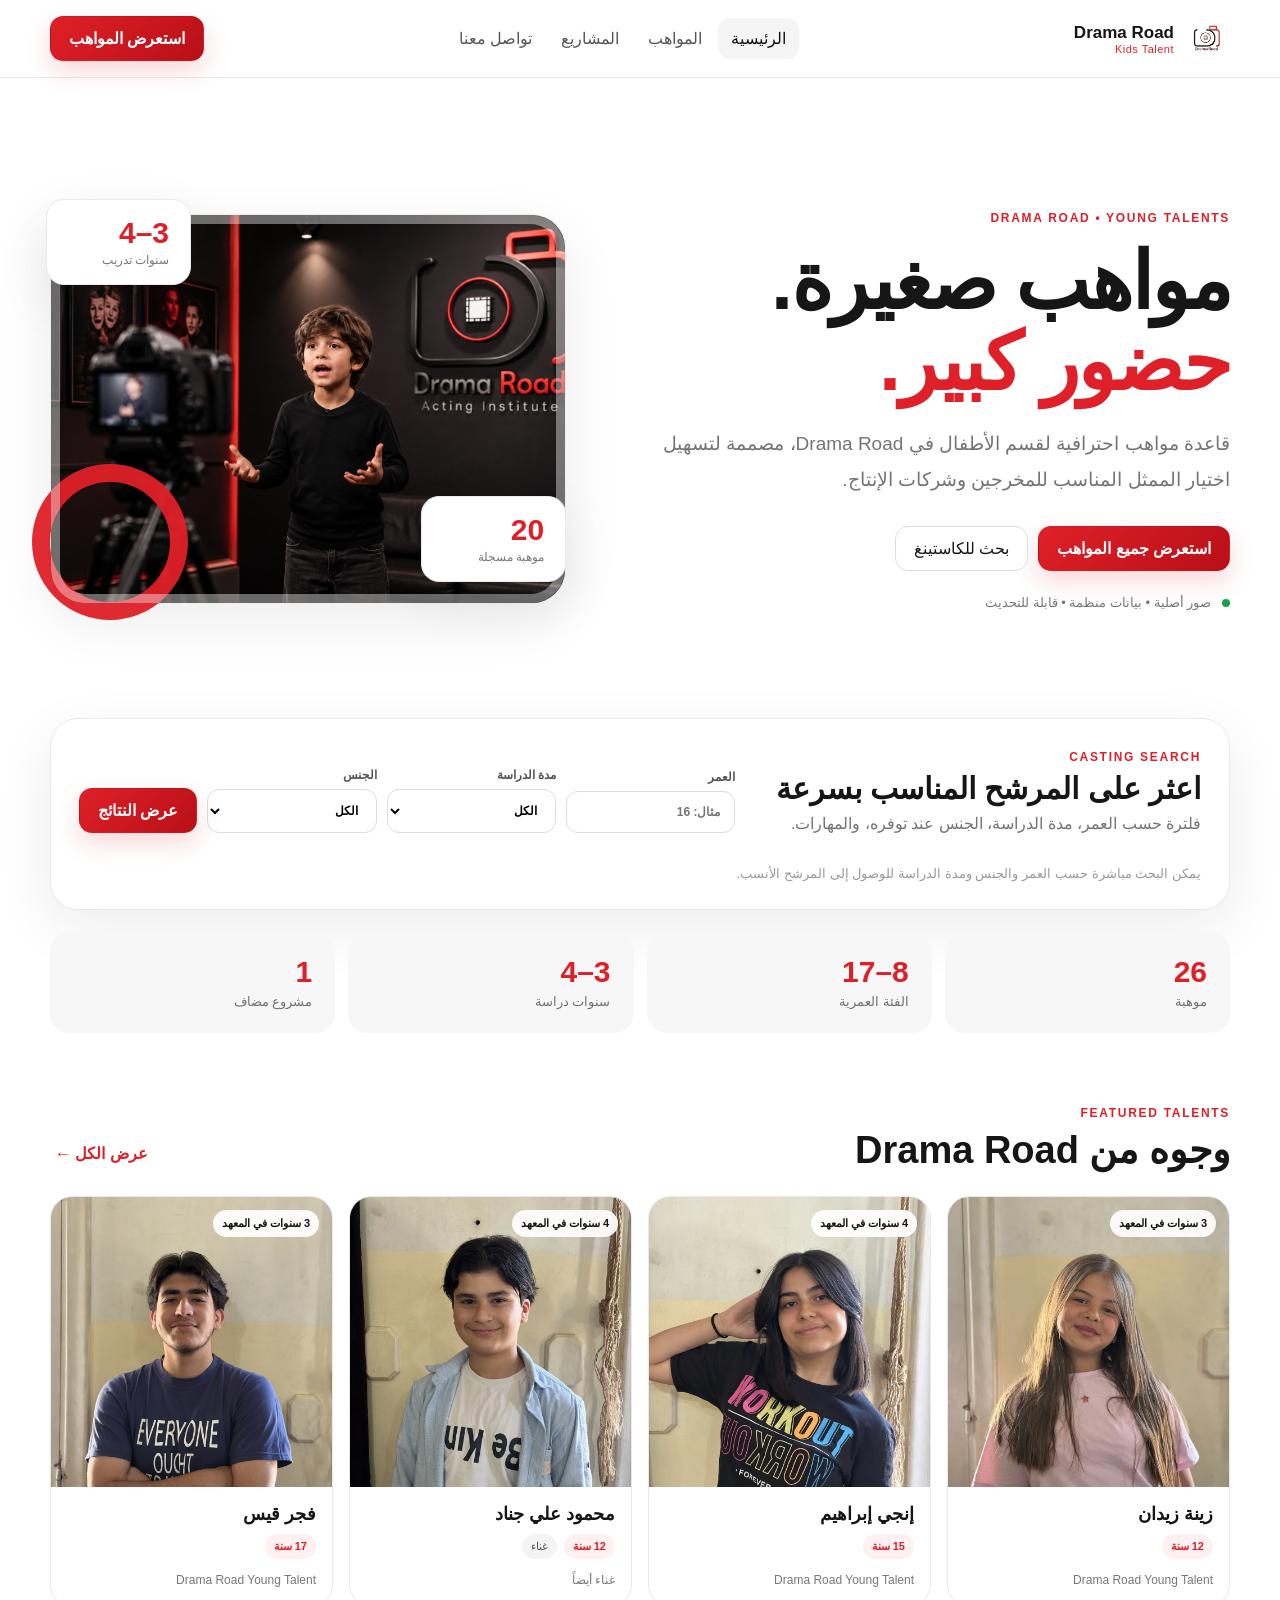
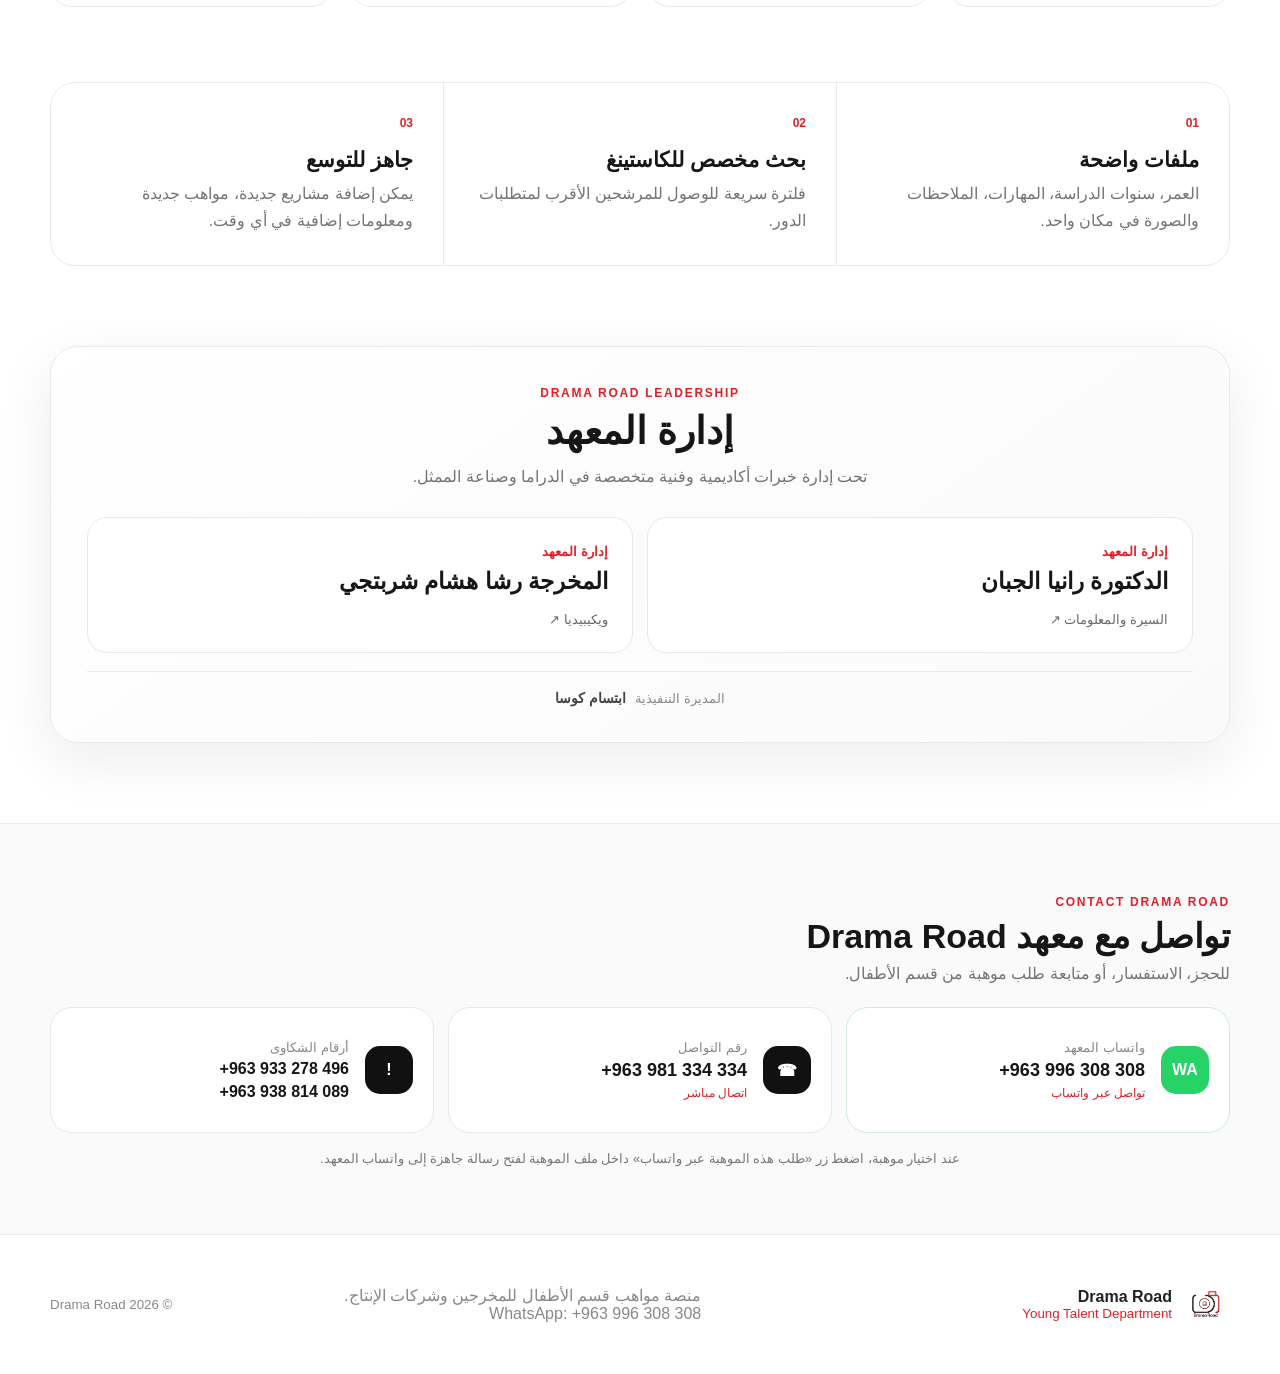
==== commit f81b818f: "Add files via upload" ====
--- a/index.html
+++ b/index.html
@@ -50,8 +50,8 @@
         <p>فلترة حسب العمر، مدة الدراسة، الجنس عند توفره، والمهارات.</p>
       </div>
       <div class="casting-controls">
-        <label>العمر<input id="quickAge" type="number" min="1" max="25" placeholder="مثال: 16"></label>
-        <label>مدة الدراسة<select id="quickYears"><option value="">الكل</option><option value="3">3 سنوات</option><option value="4">4 سنوات</option></select></label>
+        <label>العمر<input id="quickAge" type="number" min="0.5" max="25" step="0.5" placeholder="مثال: 16"></label>
+        <label>مدة الدراسة<select id="quickYears"><option value="">الكل</option><option value="0.5">6 أشهر</option><option value="3">3 سنوات</option><option value="4">4 سنوات</option></select></label>
         <label>الجنس<select id="quickGender"><option value="">الكل</option><option value="أنثى">بنت</option><option value="ذكر">ولد</option></select></label>
         <button class="primary" id="quickSearch">عرض النتائج</button>
       </div>
@@ -102,8 +102,8 @@
     <div class="section-heading page-head"><div><span class="eyebrow">TALENT DATABASE</span><h1>جميع المواهب</h1><p>20 موهبة من قسم الأطفال في Drama Road.</p></div></div>
     <div class="filter-bar">
       <input id="nameFilter" placeholder="بحث بالاسم...">
-      <input id="ageFilter" type="number" min="1" max="25" placeholder="العمر">
-      <select id="yearsFilter"><option value="">مدة الدراسة</option><option value="3">3 سنوات</option><option value="4">4 سنوات</option></select>
+      <input id="ageFilter" type="number" min="0.5" max="25" step="0.5" placeholder="العمر">
+      <select id="yearsFilter"><option value="">مدة الدراسة</option><option value="0.5">6 أشهر</option><option value="3">3 سنوات</option><option value="4">4 سنوات</option></select>
       <select id="genderFilter"><option value="">الجنس</option><option value="أنثى">بنت</option><option value="ذكر">ولد</option></select>
       <input id="skillFilter" placeholder="المهارة...">
       <button id="clearFilters">مسح</button>
--- a/style.css
+++ b/style.css
@@ -12,3 +12,5 @@
 .leadership{margin-bottom:80px;padding:36px;border:1px solid var(--line);border-radius:28px;background:linear-gradient(145deg,#fff,#fafafa);box-shadow:var(--shadow)}.leadership-head{text-align:center;max-width:720px;margin:0 auto 26px}.leadership-head h2{font-size:38px;margin:8px 0 10px}.leadership-head p{margin:0;color:var(--muted);line-height:1.8}.leadership-grid{display:grid;grid-template-columns:1fr 1fr;gap:14px}.leader-card{display:block;text-decoration:none;color:var(--ink);border:1px solid var(--line);background:#fff;border-radius:20px;padding:24px;transition:.2s ease}.leader-card:hover{transform:translateY(-3px);box-shadow:var(--shadow);border-color:#ddd}.leader-card small{color:var(--red);font-weight:800}.leader-card h3{font-size:23px;margin:8px 0 15px}.leader-card span{font-size:13px;color:#666}.executive-note{margin-top:18px;padding-top:18px;border-top:1px solid var(--line);display:flex;justify-content:center;align-items:center;gap:9px;font-size:13px;color:#888}.executive-note b{color:#444;font-size:14px}
 @media(max-width:900px){.hero-visual{min-height:390px}.leadership{padding:26px}.leadership-grid{grid-template-columns:1fr}.leadership-head h2{font-size:32px}}
 @media(max-width:560px){.hero-visual{min-height:280px}.portrait-frame{inset:8px 0 8px 0;border-radius:24px}.hero-visual:after{width:70px;height:70px;border-width:10px;left:-8px;bottom:-4px}.float-card{bottom:18px}.float-card.second{top:0}.leadership{padding:22px 16px;margin-bottom:50px}.leadership-head h2{font-size:28px}.leader-card{padding:20px}.leader-card h3{font-size:20px}.executive-note{flex-direction:column;gap:3px}}
+
+.project-link-btn{display:inline-flex;align-items:center;justify-content:center;margin-top:10px;padding:10px 14px;border-radius:12px;background:var(--red);color:#fff;text-decoration:none;font-weight:800;font-size:13px}.project-link-btn:hover{background:var(--red2)}
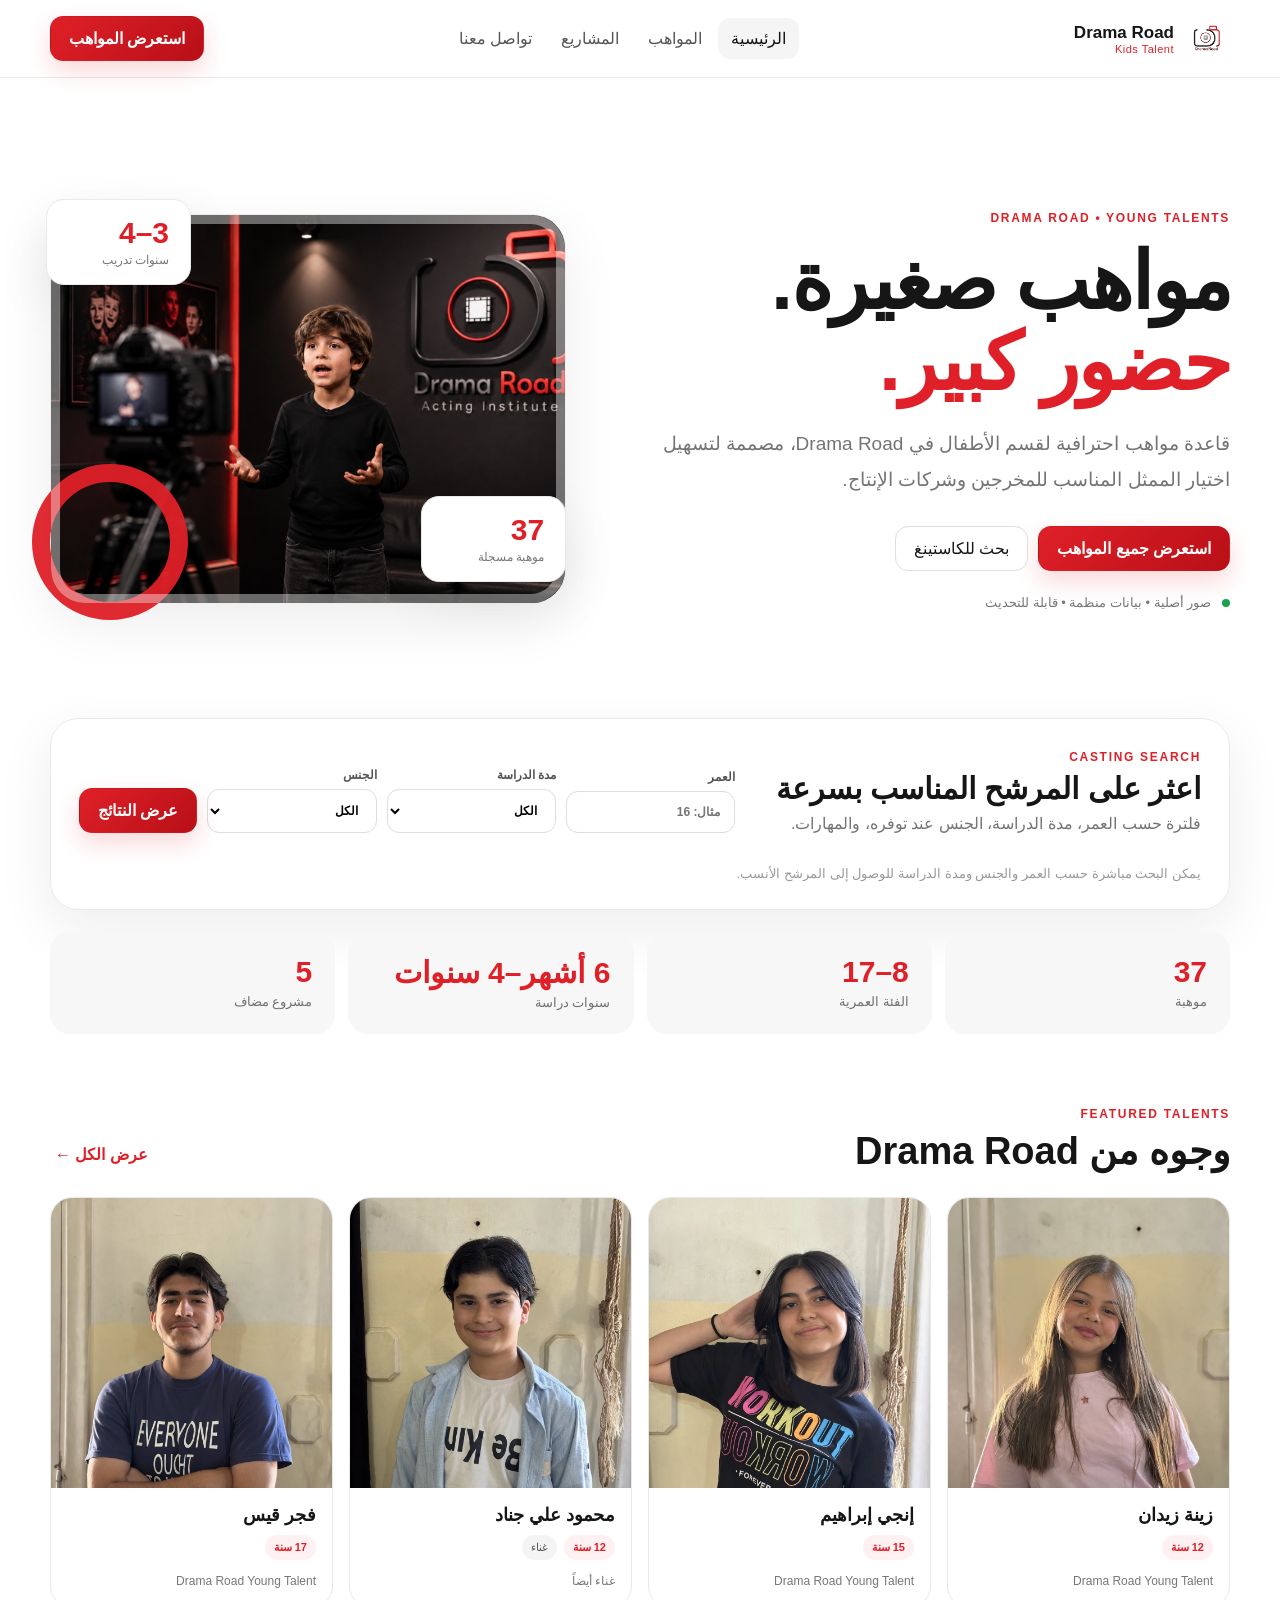
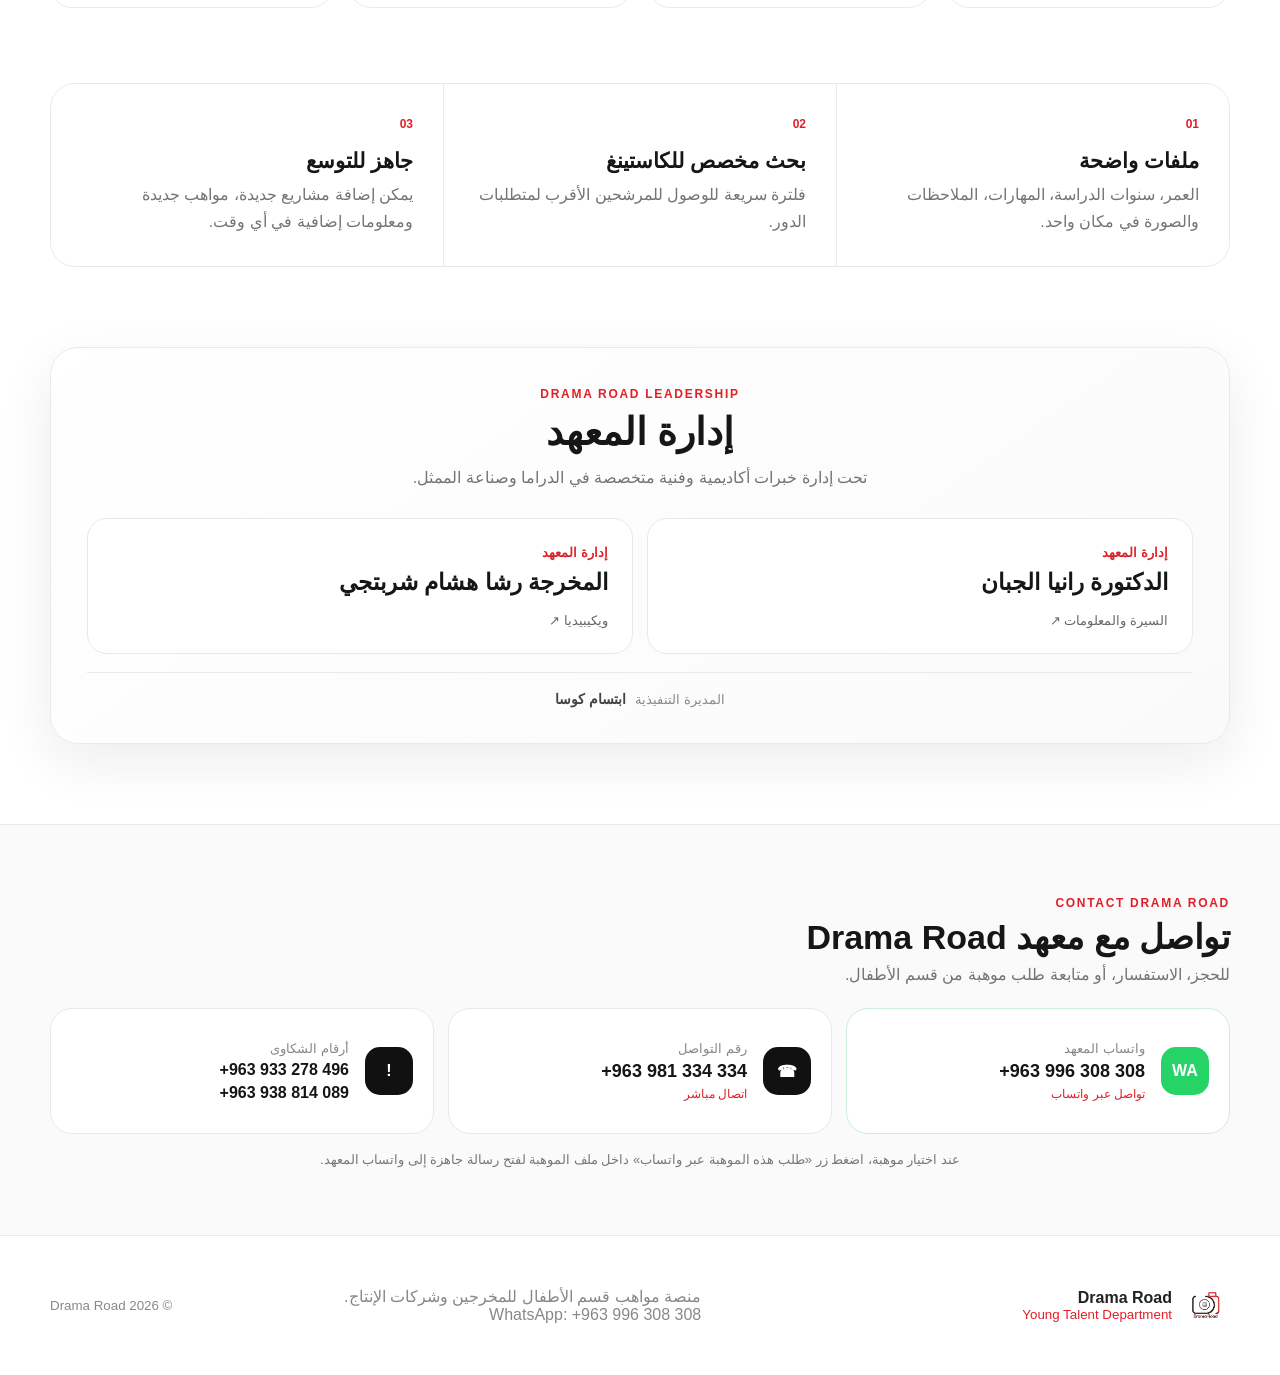
==== commit b65511a4: "Add files via upload" ====
--- a/index.html
+++ b/index.html
@@ -142,5 +142,6 @@
 
 <footer><div class="footer-inner shell"><div class="footer-brand"><img src="logo.webp" alt="Drama Road"><span><b>Drama Road</b><small>Young Talent Department</small></span></div><p>منصة مواهب قسم الأطفال للمخرجين وشركات الإنتاج.<br><span dir="ltr">WhatsApp: +963 996 308 308</span></p><small>© <span id="year"></span> Drama Road</small></div></footer>
 <script src="app.js"></script>
+<script src="extra-students.js"></script>
 </body>
 </html>
--- a/style.css
+++ b/style.css
@@ -14,3 +14,35 @@
 @media(max-width:560px){.hero-visual{min-height:280px}.portrait-frame{inset:8px 0 8px 0;border-radius:24px}.hero-visual:after{width:70px;height:70px;border-width:10px;left:-8px;bottom:-4px}.float-card{bottom:18px}.float-card.second{top:0}.leadership{padding:22px 16px;margin-bottom:50px}.leadership-head h2{font-size:28px}.leader-card{padding:20px}.leader-card h3{font-size:20px}.executive-note{flex-direction:column;gap:3px}}
 
 .project-link-btn{display:inline-flex;align-items:center;justify-content:center;margin-top:10px;padding:10px 14px;border-radius:12px;background:var(--red);color:#fff;text-decoration:none;font-weight:800;font-size:13px}.project-link-btn:hover{background:var(--red2)}
+
+.profile-title-row{display:flex;align-items:center;justify-content:space-between;gap:14px;flex-wrap:wrap;margin:8px 0 14px}.profile-title-row h2{margin:0}.profile-projects-jump{border:0;border-radius:14px;background:var(--red);color:#fff;padding:11px 15px;font:inherit;font-size:13px;font-weight:900;cursor:pointer;white-space:nowrap;box-shadow:0 8px 20px rgba(229,32,38,.18);transition:.2s ease}.profile-projects-jump:hover{transform:translateY(-1px);background:var(--red2)}@media(max-width:560px){.profile-title-row{align-items:stretch}.profile-title-row h2{width:100%}.profile-projects-jump{width:100%;padding:13px 15px;font-size:14px}}
+
+
+/* Profile UX update: compact info + project button beside student name */
+.profile-title-row{display:flex;align-items:center;justify-content:flex-start;gap:12px;flex-wrap:nowrap;margin:8px 0 14px}
+.profile-title-row h2{margin:0;flex:0 1 auto;min-width:0}
+.profile-projects-jump{flex:0 0 auto;border:1px solid #ffd7da;border-radius:999px;background:#fff1f2;color:var(--red);padding:8px 13px;font-size:12px;font-weight:900;box-shadow:none}
+.profile-projects-jump:hover{background:var(--red);color:#fff;transform:none}
+.compact-detail{padding:10px 12px;min-height:70px;display:flex;flex-direction:column;justify-content:center}
+.compact-detail small{margin-bottom:3px;font-size:11px}
+.compact-detail b{font-size:14px;line-height:1.45}
+@media(max-width:560px){
+  .profile-info{padding:25px 22px 30px}
+  .profile-info h2{font-size:29px;line-height:1.15}
+  .profile-title-row{gap:8px;align-items:center;flex-wrap:nowrap}
+  .profile-title-row h2{width:auto;flex:1 1 auto}
+  .profile-projects-jump{width:auto;max-width:42%;padding:7px 10px;font-size:11px;line-height:1.2}
+  .profile-details{gap:8px;margin:18px 0}
+  .compact-detail{min-height:62px;padding:8px 10px;border-radius:12px}
+  .compact-detail small{font-size:10px}
+  .compact-detail b{font-size:13px}
+}
+
+/* Projects UX: medium circular student photo; talent cards keep photo clean */
+.project-card-with-photo{padding:20px}
+.project-student-row{display:flex;align-items:center;gap:14px;margin-bottom:14px}
+.project-student-photo{width:84px;height:84px;border-radius:50%;object-fit:cover;object-position:center 20%;border:3px solid #fff;box-shadow:0 6px 18px rgba(0,0,0,.10);background:#f3f3f3;flex:0 0 auto}
+.project-student-meta{display:flex;flex-direction:column;gap:5px;min-width:0}
+.project-student-meta b{font-size:17px;line-height:1.35}
+.project-card-with-photo h3{margin-top:6px}
+@media(max-width:560px){.project-student-photo{width:76px;height:76px}.project-student-meta b{font-size:16px}}
